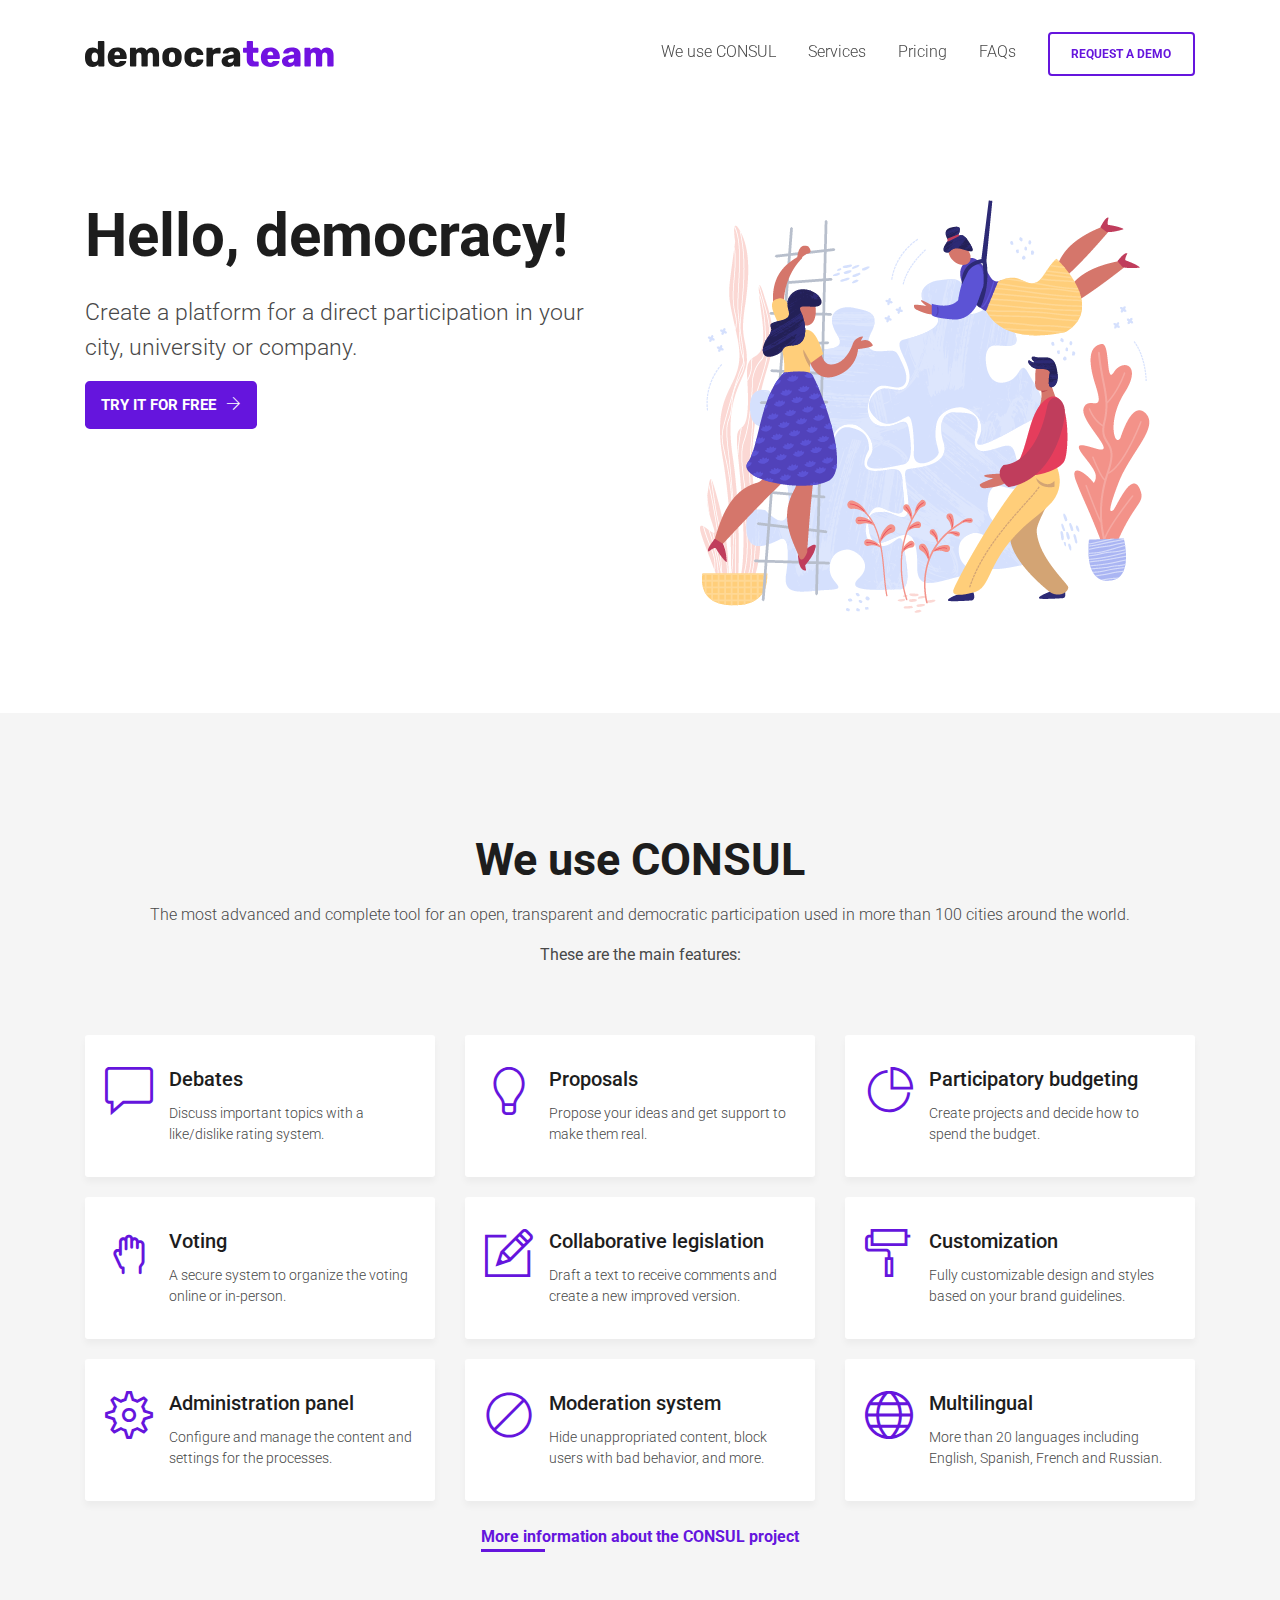
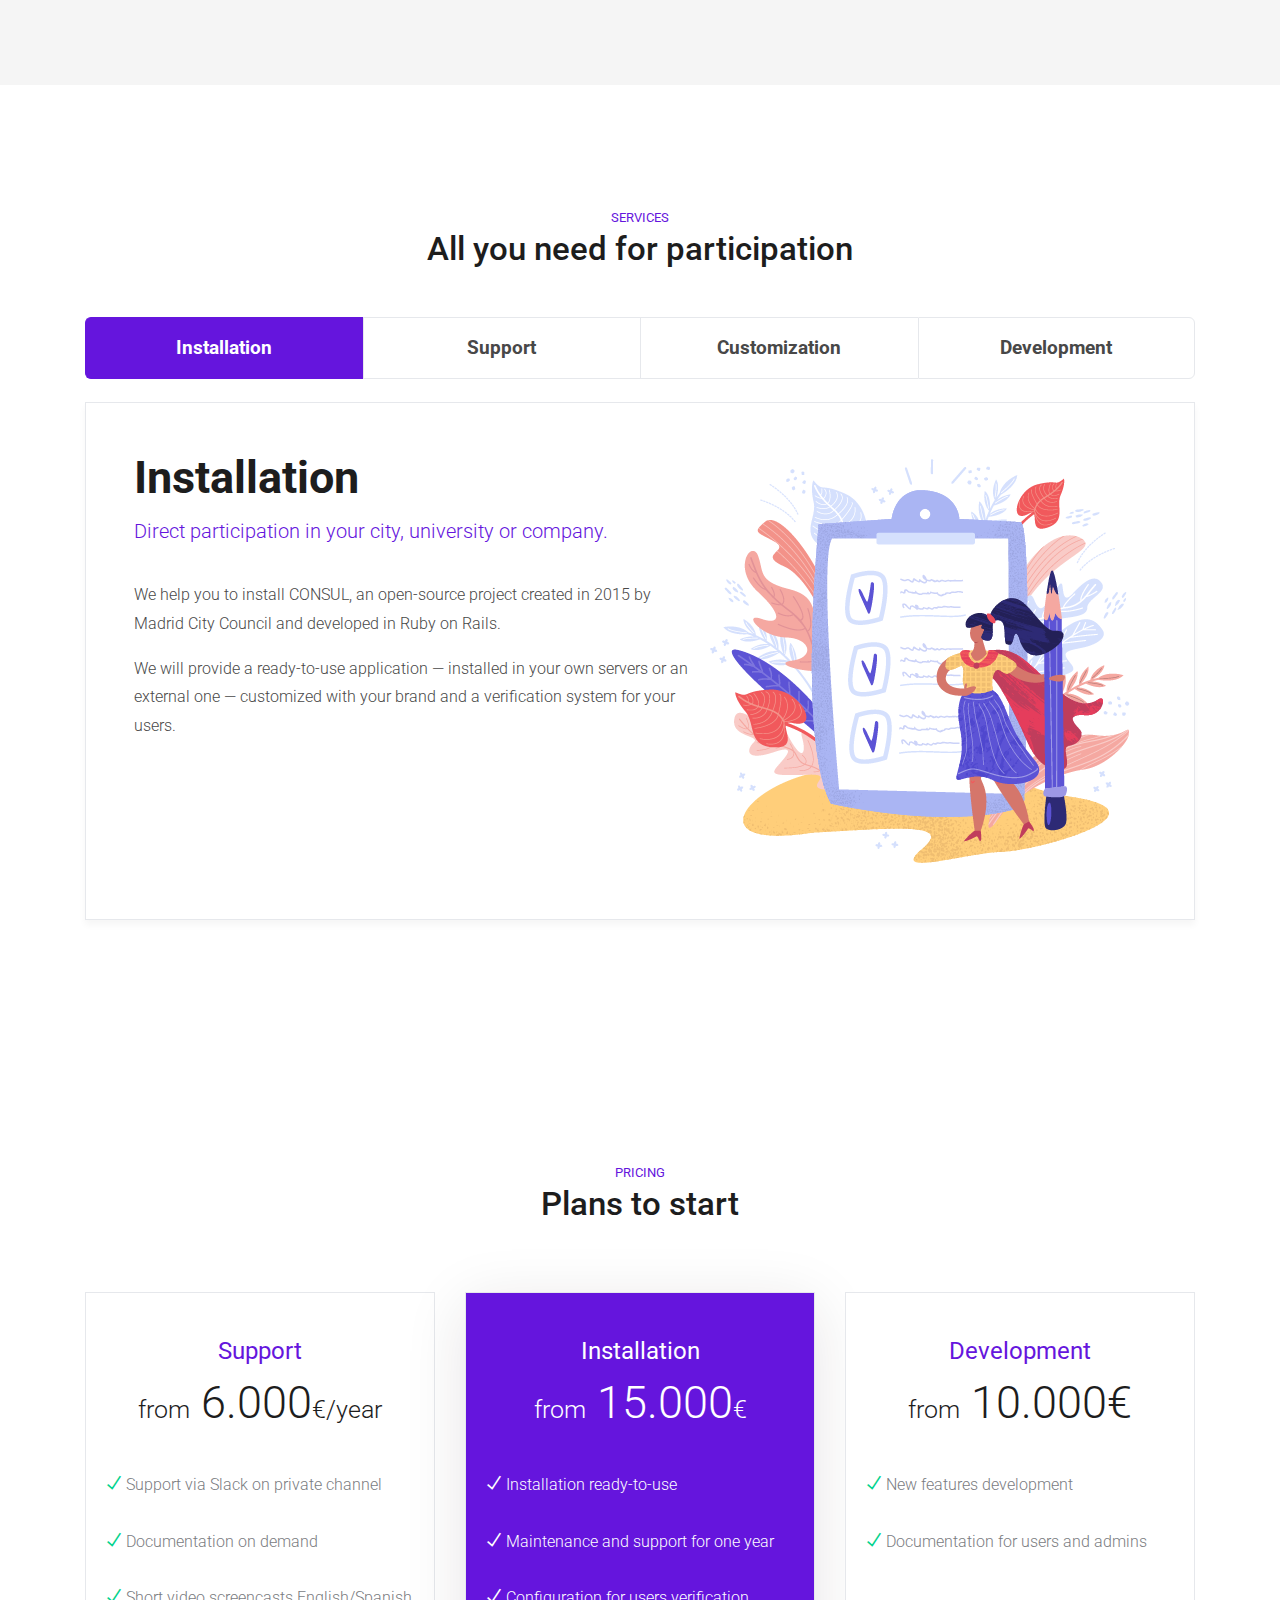
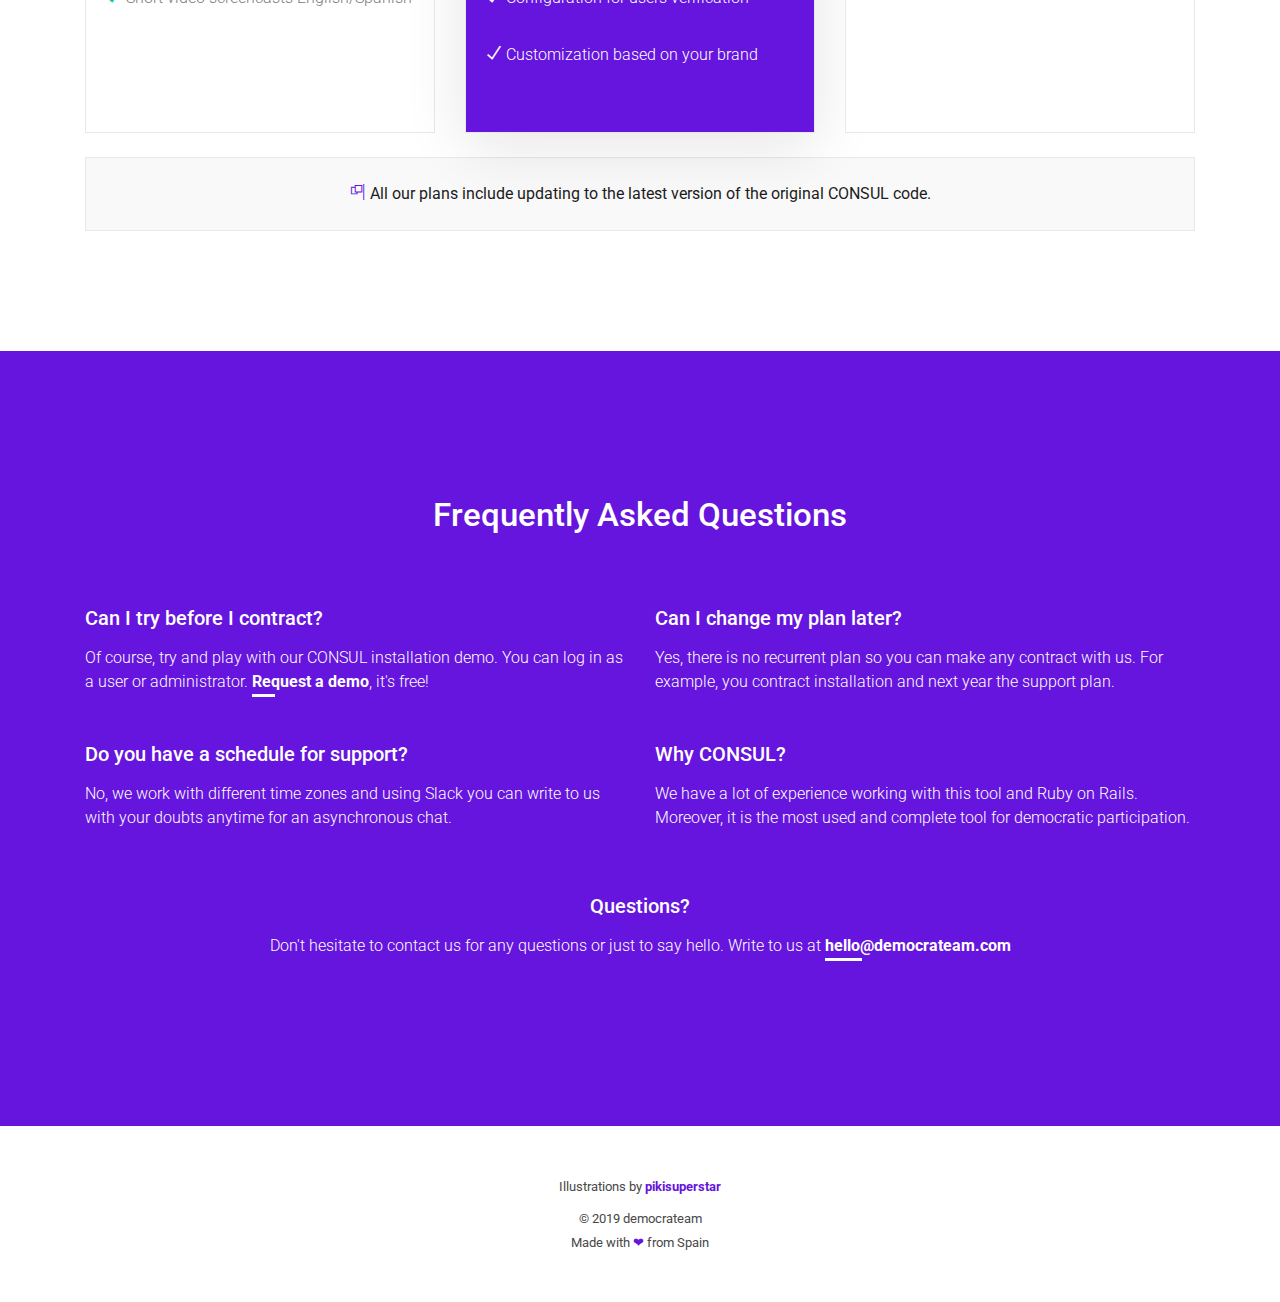
==== index.html @ 6fa1bf80 "Fix minor typos" ====
<!DOCTYPE html>
<html lang="en">
<head>
  <title>democrateam - Hello, democracy!</title>
  <meta charset="utf-8">
  <meta name="viewport"    content="width=device-width, initial-scale=1, shrink-to-fit=no">
  <meta name="description" content="democrateam - Create a platform for a direct participation in your city, university or company">
  <meta name="keywords"    content="democracy, platform, direct participation, city, organization, consul">

  <link rel="shortcut icon" href="favicon.ico" type="image/x-icon">
  <link rel="icon" href="favicon.ico" type="image/x-icon">

  <link rel="dns-prefetch" href="//fonts.googleapis.com">
  <link href="https://fonts.googleapis.com/css?family=Rubik:300,400,500" rel="stylesheet">
  <link href="https://fonts.googleapis.com/css?family=Roboto:300,400,700&display=swap" rel="stylesheet">

  <link rel="stylesheet" href="css/bootstrap.min.css">
  <link rel="stylesheet" href="css/themify-icons.css">
  <link rel="stylesheet" href="css/style.css">
</head>

<body data-spy="scroll" data-target="#navbar" data-offset="30">

  <div class="nav-menu fixed-top">
    <div class="container">
      <div class="row">
        <div class="col-md-12">
          <nav class="navbar navbar-dark navbar-expand-lg">
            <a class="navbar-brand" href="#home">
              <span>democrateam</span>
            </a>

            <button class="navbar-toggler" type="button" data-toggle="collapse" data-target="#navbar"
                    aria-controls="navbar" aria-expanded="false" aria-label="Toggle navigation">
              <span class="navbar-toggler-icon"></span>
            </button>

            <div class="collapse navbar-collapse" id="navbar">
              <ul class="navbar-nav ml-auto">
                <li class="nav-item"><a class="nav-link" href="#consul">We use CONSUL</a></li>
                <li class="nav-item"><a class="nav-link" href="#services">Services</a></li>
                <li class="nav-item"><a class="nav-link" href="#pricing">Pricing</a></li>
                <li class="nav-item"><a class="nav-link" href="#faq">FAQs</a></li>
                <li class="nav-item"><a href="#" class="btn btn-outline-info my-3 my-sm-0 ml-lg-3">Request a demo</a></li>
              </ul>
            </div>
          </nav>
        </div>
      </div>
    </div>
  </div>

  <header id="home">
    <div class="container">
      <div class="row">
        <div class="col-12 col-md-6">
          <h1>Hello, democracy!</h1>
          <p class="tagline">Create a platform for a direct participation in your city, university or company.</p>
          <a href="#" class="btn btn-info btn-lg">Try it for free <span class="ti-arrow-right"></span></a>
        </div>
        <div class="col-12 col-md-6 text-center">
          <img src="images/team.png" alt="phone" class="img-fluid">
        </div>
      </div>
    </div>
  </header>

  <div class="section light-bg" id="consul">
    <div class="container">
      <div class="section-title">
        <h2>We use CONSUL</h2>
        <p>The most advanced and complete tool for an open, transparent and democratic participation used in more than 100 cities around the world.</p>
        <p><strong>These are the main features:</strong></p>
      </div>

      <div class="row">
        <div class="col-12 col-lg-4">
          <div class="card features">
            <div class="card-body">
              <div class="media">
                <span class="ti-comment ti-3x mr-3"></span>
                <div class="media-body">
                  <h4 class="card-title">Debates</h4>
                  <p class="card-text">Discuss important topics with a like/dislike rating system.</p>
                </div>
              </div>
            </div>
          </div>
        </div>

        <div class="col-12 col-lg-4">
          <div class="card features">
            <div class="card-body">
              <div class="media">
                <span class="ti-light-bulb ti-3x mr-3"></span>
                <div class="media-body">
                  <h4 class="card-title">Proposals</h4>
                  <p class="card-text">Propose your ideas and get support to make them real.</p>
                </div>
              </div>
            </div>
          </div>
        </div>

        <div class="col-12 col-lg-4">
          <div class="card features">
            <div class="card-body">
              <div class="media">
                <span class="ti-pie-chart ti-3x mr-3"></span>
                <div class="media-body">
                  <h4 class="card-title">Participatory budgeting</h4>
                  <p class="card-text">Create projects and decide how to spend the budget.</p>
                </div>
              </div>
            </div>
          </div>
        </div>
      </div>

      <div class="row">
        <div class="col-12 col-lg-4">
          <div class="card features">
            <div class="card-body">
              <div class="media">
                <span class="ti-hand-drag ti-3x mr-3"></span>
                <div class="media-body">
                  <h4 class="card-title">Voting</h4>
                  <p class="card-text">A secure system to organize the voting online or in-person.</p>
                </div>
              </div>
            </div>
          </div>
        </div>

        <div class="col-12 col-lg-4">
          <div class="card features">
            <div class="card-body">
              <div class="media">
                <span class="ti-pencil-alt ti-3x mr-3"></span>
                <div class="media-body">
                  <h4 class="card-title">Collaborative legislation</h4>
                  <p class="card-text">Draft a text to receive comments and create a new improved version.</p>
                </div>
              </div>
            </div>
          </div>
        </div>

        <div class="col-12 col-lg-4">
          <div class="card features">
            <div class="card-body">
              <div class="media">
                <span class="ti-paint-roller ti-3x mr-3"></span>
                <div class="media-body">
                  <h4 class="card-title">Customization</h4>
                  <p class="card-text">Fully customizable design and styles based on your brand guidelines.</p>
                </div>
              </div>
            </div>
          </div>
        </div>
      </div>

      <div class="row">
        <div class="col-12 col-lg-4">
          <div class="card features">
            <div class="card-body">
              <div class="media">
                <span class="ti-settings ti-3x mr-3"></span>
                <div class="media-body">
                  <h4 class="card-title">Administration panel</h4>
                  <p class="card-text">Configure and manage the content and settings for the processes.</p>
                </div>
              </div>
            </div>
          </div>
        </div>

        <div class="col-12 col-lg-4">
          <div class="card features">
            <div class="card-body">
              <div class="media">
                <span class="ti-na ti-3x mr-3"></span>
                <div class="media-body">
                  <h4 class="card-title">Moderation system</h4>
                  <p class="card-text">Hide unappropriated content, block users with bad behavior, and more.</p>
                </div>
              </div>
            </div>
          </div>
        </div>

        <div class="col-12 col-lg-4">
          <div class="card features">
            <div class="card-body">
              <div class="media">
                <span class="ti-world ti-3x mr-3"></span>
                <div class="media-body">
                  <h4 class="card-title">Multilingual</h4>
                  <p class="card-text">More than 20 languages including English, Spanish, French and Russian.</p>
                </div>
              </div>
            </div>
          </div>
        </div>

        <div class="col-12 text-center margin-top">
          <p>
            <a href="https://consulproject.org" rel="no-follow" target="_blank" class="external">
              More information about the CONSUL project
            </a>
          </p>
        </div>
        </div>
      </div>
    </div>
  </div>

  <div class="section" id="services">
    <div class="container">
      <div class="section-title">
        <small>SERVICES</small>
        <h3>All you need for participation</h3>
      </div>

       <ul class="nav nav-tabs nav-justified" role="tablist">
        <li class="nav-item"><a class="nav-link first active" data-toggle="tab" href="#installation">Installation</a></li>
        <li class="nav-item"><a class="nav-link" data-toggle="tab" href="#support">Support</a></li>
        <li class="nav-item"><a class="nav-link" data-toggle="tab" href="#customization">Customization</a></li>
        <li class="nav-item"><a class="nav-link last" data-toggle="tab" href="#development">Development</a></li>
      </ul>

      <div class="tab-content">
        <div class="tab-pane fade show active" id="installation">
          <div class="d-flex flex-column flex-lg-row">
            <div class="mr-lg-3 text">
              <h2>Installation</h2>
              <p class="lead">Direct participation in your city, university or company.</p>
              <p>We help you to install CONSUL, an open-source project created in 2015 by Madrid City Council and developed in Ruby on Rails.</p>
              <p>We will provide a ready-to-use application &mdash; installed in your own servers or an external one &mdash; customized with your brand and a verification system for your users.</p>
            </div>
            <img src="images/services_installation.png" alt="" class="img-fluid align-self-start mr-lg-3 mb-3 mb-lg-0">
          </div>
        </div>

        <div class="tab-pane fade" id="support">
          <div class="d-flex flex-column flex-lg-row">
            <div class="mr-lg-3 text">
              <h2>Support</h2>
              <p class="lead">Let us guide you.</p>
              <p>We provide support via Slack on a private channel to resolve all your doubts about software configuration, setting values or the use of each feature. When we install your platform we give you access to documentation guides for users and administrators.</p>
              <p>Also, we can create short video screencasts &mdash; in English and Spanish &mdash; explaining anything you need.</p>
            </div>
            <img src="images/services_support.png" alt="" class="img-fluid align-self-start mr-lg-3 mb-3 mb-lg-0">
          </div>
        </div>

        <div class="tab-pane fade" id="customization">
          <div class="d-flex flex-column flex-lg-row">
            <div class="mr-lg-3 text">
              <h2>Customization</h2>
              <p class="lead">Your brand, your style.</p>
              <p>CONSUL is fully customizable, that means you can choose your image logo, the main colors, the font typeface and the images based on your brand guidelines.</p>
              <p>Change the navigation menu link, including new section, custom texts, and add as many pages you need.</p>
            </div>
            <img src="images/services_customization.png" alt="" class="img-fluid align-self-start mr-lg-3 mb-3 mb-lg-0">
          </div>
        </div>

        <div class="tab-pane fade" id="development">
          <div class="d-flex flex-column flex-lg-row">
            <div class="mr-lg-3 text">
              <h2>Development</h2>
              <p class="lead">New features? No problem, we develop for you.</p>
              <p>Perhaps you need a new section or process type or you want to change the behavior of an existing one, we can help develop custom-made features.</p>
              <p>One of the advantages of using open-source code is that it's easy to customize existing features or add new ones.</p>
            </div>
            <img src="images/services_development.png" alt="" class="img-fluid align-self-start mr-lg-3 mb-3 mb-lg-0">
          </div>
        </div>
      </div>
    </div>
  </div>

  <div class="section" id="pricing">
    <div class="container">
      <div class="section-title">
        <small>PRICING</small>
        <h3>Plans to start</h3>
      </div>

      <div class="card-deck">
        <div class="card pricing">
          <div class="card-head">
            <span class="pricing-title">Support</span>
            <span class="price"><sub>from</sub> 6.000<sub>€/year</sub></span>
          </div>

          <ul class="list-group list-group-flush">
            <div class="list-group-item"><span class="ti-check"></span> Support via Slack on private channel</div>
            <div class="list-group-item"><span class="ti-check"></span> Documentation on demand</div>
            <div class="list-group-item"><span class="ti-check"></span> Short video screencasts English/Spanish</div>
          </ul>
        </div>

        <div class="card pricing popular">
          <div class="card-head">
            <span class="pricing-title">Installation</span>
            <span class="price"><sub>from</sub> 15.000<sub>€</sub></span>
          </div>

          <ul class="list-group list-group-flush">
            <div class="list-group-item"><span class="ti-check"></span> Installation ready-to-use</div>
            <div class="list-group-item"><span class="ti-check"></span> Maintenance and support for one year</div>
            <div class="list-group-item"><span class="ti-check"></span> Configuration for users verification</div>
            <div class="list-group-item"><span class="ti-check"></span> Customization based on your brand</div>
          </ul>
        </div>

        <div class="card pricing">
          <div class="card-head">
            <span class="pricing-title">Development</span>
            <span class="price"><sub>from</sub> 10.000€</span>
          </div>

          <ul class="list-group list-group-flush">
            <div class="list-group-item"><span class="ti-check"></span> New features development</div>
            <div class="list-group-item"><span class="ti-check"></span> Documentation for users and admins</div>
          </ul>
        </div>
      </div>

      <div class="pricing-notes text-center">
        <span class="ti-flag-alt-2"></span> All our plans include updating to the latest version of the original CONSUL code.
      </div>
    </div>
  </div>

  <div class="section highlight" id="faq">
    <div class="container">
      <div class="section-title">
        <small>FAQs</small>
        <h3>Frequently Asked Questions</h3>
      </div>

      <div class="row pt-4">
        <div class="col-md-6">
          <h4 class="mb-3">Can I try before I contract?</h4>
          <p class="light-font mb-5">Of course, try and play with our CONSUL installation demo. You can log in as a user or administrator. <a class="faq" href="#">Request a demo</a>, it's free!</p>

          <h4 class="mb-3">Do you have a schedule for support?</h4>
          <p class="light-font mb-5">No, we work with different time zones and using Slack you can write to us with your doubts anytime for an asynchronous chat.</p>
        </div>
        <div class="col-md-6">
          <h4 class="mb-3">Can I change my plan later?</h4>
          <p class="light-font mb-5">Yes, there is no recurrent plan so you can make any contract with us. For example, you contract installation and next year the support plan.</p>

          <h4 class="mb-3">Why CONSUL?</h4>
          <p class="light-font mb-5">We have a lot of experience working with this tool and Ruby on Rails. Moreover, it is the most used and complete tool for democratic participation.</p>
        </div>

        <div class="col-md-12 text-center mt-3">
          <h4 class="mb-3">Questions?</h4>
          <p class="light-font mb-5">Don't hesitate to contact us for any questions or just to say hello. Write to us at <a class="faq" href="mailto:hello@democrateam.com">hello@democrateam.com</a></p>
        </div>
      </div>
    </div>
  </div>

  <footer class="my-5 text-center">
    <p class="mb-2"><small>Illustrations by <a href="https://www.freepik.com/pikisuperstar" target="_blank" rel="no-follow">pikisuperstar</a></small></p>
    <p><small>© 2019 democrateam<br>Made with <span class="love">❤</span> from Spain</small></p>
  </footer>

  <script src="js/jquery-3.2.1.min.js"></script>
  <script src="js/bootstrap.bundle.min.js"></script>
  <script src="js/script.js"></script>
</body>
</html>
---- css/themify-icons.css ----
@font-face {
 font-family: 'themify';
 src: url('../fonts/themify.eot');
 src: url('../fonts/themify.eot?#iefix') format('embedded-opentype'),
      url('../fonts/themify.woff') format('woff'),
      url('../fonts/themify.ttf') format('truetype'),
      url('../fonts/themify.svg') format('svg');
 font-weight: normal;
 font-style: normal;
}

[class^="ti-"],
[class*=" ti-"] {
  font-family: 'themify';
  speak: none;
  font-style: normal;
  font-weight: normal;
  font-variant: normal;
  text-transform: none;
  line-height: 1;
  -webkit-font-smoothing: antialiased;
  -moz-osx-font-smoothing: grayscale;
}

.ti-wand:before {
  content: "\e600";
}

.ti-volume:before {
  content: "\e601";
}

.ti-user:before {
  content: "\e602";
}

.ti-unlock:before {
  content: "\e603";
}

.ti-unlink:before {
  content: "\e604";
}

.ti-trash:before {
  content: "\e605";
}

.ti-thought:before {
  content: "\e606";
}

.ti-target:before {
  content: "\e607";
}

.ti-tag:before {
  content: "\e608";
}

.ti-tablet:before {
  content: "\e609";
}

.ti-star:before {
  content: "\e60a";
}

.ti-spray:before {
  content: "\e60b";
}

.ti-signal:before {
  content: "\e60c";
}

.ti-shopping-cart:before {
  content: "\e60d";
}

.ti-shopping-cart-full:before {
  content: "\e60e";
}

.ti-settings:before {
  content: "\e60f";
}

.ti-search:before {
  content: "\e610";
}

.ti-zoom-in:before {
  content: "\e611";
}

.ti-zoom-out:before {
  content: "\e612";
}

.ti-cut:before {
  content: "\e613";
}

.ti-ruler:before {
  content: "\e614";
}

.ti-ruler-pencil:before {
  content: "\e615";
}

.ti-ruler-alt:before {
  content: "\e616";
}

.ti-bookmark:before {
  content: "\e617";
}

.ti-bookmark-alt:before {
  content: "\e618";
}

.ti-reload:before {
  content: "\e619";
}

.ti-plus:before {
  content: "\e61a";
}

.ti-pin:before {
  content: "\e61b";
}

.ti-pencil:before {
  content: "\e61c";
}

.ti-pencil-alt:before {
  content: "\e61d";
}

.ti-paint-roller:before {
  content: "\e61e";
}

.ti-paint-bucket:before {
  content: "\e61f";
}

.ti-na:before {
  content: "\e620";
}

.ti-mobile:before {
  content: "\e621";
}

.ti-minus:before {
  content: "\e622";
}

.ti-medall:before {
  content: "\e623";
}

.ti-medall-alt:before {
  content: "\e624";
}

.ti-marker:before {
  content: "\e625";
}

.ti-marker-alt:before {
  content: "\e626";
}

.ti-arrow-up:before {
  content: "\e627";
}

.ti-arrow-right:before {
  content: "\e628";
}

.ti-arrow-left:before {
  content: "\e629";
}

.ti-arrow-down:before {
  content: "\e62a";
}

.ti-lock:before {
  content: "\e62b";
}

.ti-location-arrow:before {
  content: "\e62c";
}

.ti-link:before {
  content: "\e62d";
}

.ti-layout:before {
  content: "\e62e";
}

.ti-layers:before {
  content: "\e62f";
}

.ti-layers-alt:before {
  content: "\e630";
}

.ti-key:before {
  content: "\e631";
}

.ti-import:before {
  content: "\e632";
}

.ti-image:before {
  content: "\e633";
}

.ti-heart:before {
  content: "\e634";
}

.ti-heart-broken:before {
  content: "\e635";
}

.ti-hand-stop:before {
  content: "\e636";
}

.ti-hand-open:before {
  content: "\e637";
}

.ti-hand-drag:before {
  content: "\e638";
}

.ti-folder:before {
  content: "\e639";
}

.ti-flag:before {
  content: "\e63a";
}

.ti-flag-alt:before {
  content: "\e63b";
}

.ti-flag-alt-2:before {
  content: "\e63c";
}

.ti-eye:before {
  content: "\e63d";
}

.ti-export:before {
  content: "\e63e";
}

.ti-exchange-vertical:before {
  content: "\e63f";
}

.ti-desktop:before {
  content: "\e640";
}

.ti-cup:before {
  content: "\e641";
}

.ti-crown:before {
  content: "\e642";
}

.ti-comments:before {
  content: "\e643";
}

.ti-comment:before {
  content: "\e644";
}

.ti-comment-alt:before {
  content: "\e645";
}

.ti-close:before {
  content: "\e646";
}

.ti-clip:before {
  content: "\e647";
}

.ti-angle-up:before {
  content: "\e648";
}

.ti-angle-right:before {
  content: "\e649";
}

.ti-angle-left:before {
  content: "\e64a";
}

.ti-angle-down:before {
  content: "\e64b";
}

.ti-check:before {
  content: "\e64c";
}

.ti-check-box:before {
  content: "\e64d";
}

.ti-camera:before {
  content: "\e64e";
}

.ti-announcement:before {
  content: "\e64f";
}

.ti-brush:before {
  content: "\e650";
}

.ti-briefcase:before {
  content: "\e651";
}

.ti-bolt:before {
  content: "\e652";
}

.ti-bolt-alt:before {
  content: "\e653";
}

.ti-blackboard:before {
  content: "\e654";
}

.ti-bag:before {
  content: "\e655";
}

.ti-move:before {
  content: "\e656";
}

.ti-arrows-vertical:before {
  content: "\e657";
}

.ti-arrows-horizontal:before {
  content: "\e658";
}

.ti-fullscreen:before {
  content: "\e659";
}

.ti-arrow-top-right:before {
  content: "\e65a";
}

.ti-arrow-top-left:before {
  content: "\e65b";
}

.ti-arrow-circle-up:before {
  content: "\e65c";
}

.ti-arrow-circle-right:before {
  content: "\e65d";
}

.ti-arrow-circle-left:before {
  content: "\e65e";
}

.ti-arrow-circle-down:before {
  content: "\e65f";
}

.ti-angle-double-up:before {
  content: "\e660";
}

.ti-angle-double-right:before {
  content: "\e661";
}

.ti-angle-double-left:before {
  content: "\e662";
}

.ti-angle-double-down:before {
  content: "\e663";
}

.ti-zip:before {
  content: "\e664";
}

.ti-world:before {
  content: "\e665";
}

.ti-wheelchair:before {
  content: "\e666";
}

.ti-view-list:before {
  content: "\e667";
}

.ti-view-list-alt:before {
  content: "\e668";
}

.ti-view-grid:before {
  content: "\e669";
}

.ti-uppercase:before {
  content: "\e66a";
}

.ti-upload:before {
  content: "\e66b";
}

.ti-underline:before {
  content: "\e66c";
}

.ti-truck:before {
  content: "\e66d";
}

.ti-timer:before {
  content: "\e66e";
}

.ti-ticket:before {
  content: "\e66f";
}

.ti-thumb-up:before {
  content: "\e670";
}

.ti-thumb-down:before {
  content: "\e671";
}

.ti-text:before {
  content: "\e672";
}

.ti-stats-up:before {
  content: "\e673";
}

.ti-stats-down:before {
  content: "\e674";
}

.ti-split-v:before {
  content: "\e675";
}

.ti-split-h:before {
  content: "\e676";
}

.ti-smallcap:before {
  content: "\e677";
}

.ti-shine:before {
  content: "\e678";
}

.ti-shift-right:before {
  content: "\e679";
}

.ti-shift-left:before {
  content: "\e67a";
}

.ti-shield:before {
  content: "\e67b";
}

.ti-notepad:before {
  content: "\e67c";
}

.ti-server:before {
  content: "\e67d";
}

.ti-quote-right:before {
  content: "\e67e";
}

.ti-quote-left:before {
  content: "\e67f";
}

.ti-pulse:before {
  content: "\e680";
}

.ti-printer:before {
  content: "\e681";
}

.ti-power-off:before {
  content: "\e682";
}

.ti-plug:before {
  content: "\e683";
}

.ti-pie-chart:before {
  content: "\e684";
}

.ti-paragraph:before {
  content: "\e685";
}

.ti-panel:before {
  content: "\e686";
}

.ti-package:before {
  content: "\e687";
}

.ti-music:before {
  content: "\e688";
}

.ti-music-alt:before {
  content: "\e689";
}

.ti-mouse:before {
  content: "\e68a";
}

.ti-mouse-alt:before {
  content: "\e68b";
}

.ti-money:before {
  content: "\e68c";
}

.ti-microphone:before {
  content: "\e68d";
}

.ti-menu:before {
  content: "\e68e";
}

.ti-menu-alt:before {
  content: "\e68f";
}

.ti-map:before {
  content: "\e690";
}

.ti-map-alt:before {
  content: "\e691";
}

.ti-loop:before {
  content: "\e692";
}

.ti-location-pin:before {
  content: "\e693";
}

.ti-list:before {
  content: "\e694";
}

.ti-light-bulb:before {
  content: "\e695";
}

.ti-Italic:before {
  content: "\e696";
}

.ti-info:before {
  content: "\e697";
}

.ti-infinite:before {
  content: "\e698";
}

.ti-id-badge:before {
  content: "\e699";
}

.ti-hummer:before {
  content: "\e69a";
}

.ti-home:before {
  content: "\e69b";
}

.ti-help:before {
  content: "\e69c";
}

.ti-headphone:before {
  content: "\e69d";
}

.ti-harddrives:before {
  content: "\e69e";
}

.ti-harddrive:before {
  content: "\e69f";
}

.ti-gift:before {
  content: "\e6a0";
}

.ti-game:before {
  content: "\e6a1";
}

.ti-filter:before {
  content: "\e6a2";
}

.ti-files:before {
  content: "\e6a3";
}

.ti-file:before {
  content: "\e6a4";
}

.ti-eraser:before {
  content: "\e6a5";
}

.ti-envelope:before {
  content: "\e6a6";
}

.ti-download:before {
  content: "\e6a7";
}

.ti-direction:before {
  content: "\e6a8";
}

.ti-direction-alt:before {
  content: "\e6a9";
}

.ti-dashboard:before {
  content: "\e6aa";
}

.ti-control-stop:before {
  content: "\e6ab";
}

.ti-control-shuffle:before {
  content: "\e6ac";
}

.ti-control-play:before {
  content: "\e6ad";
}

.ti-control-pause:before {
  content: "\e6ae";
}

.ti-control-forward:before {
  content: "\e6af";
}

.ti-control-backward:before {
  content: "\e6b0";
}

.ti-cloud:before {
  content: "\e6b1";
}

.ti-cloud-up:before {
  content: "\e6b2";
}

.ti-cloud-down:before {
  content: "\e6b3";
}

.ti-clipboard:before {
  content: "\e6b4";
}

.ti-car:before {
  content: "\e6b5";
}

.ti-calendar:before {
  content: "\e6b6";
}

.ti-book:before {
  content: "\e6b7";
}

.ti-bell:before {
  content: "\e6b8";
}

.ti-basketball:before {
  content: "\e6b9";
}

.ti-bar-chart:before {
  content: "\e6ba";
}

.ti-bar-chart-alt:before {
  content: "\e6bb";
}

.ti-back-right:before {
  content: "\e6bc";
}

.ti-back-left:before {
  content: "\e6bd";
}

.ti-arrows-corner:before {
  content: "\e6be";
}

.ti-archive:before {
  content: "\e6bf";
}

.ti-anchor:before {
  content: "\e6c0";
}

.ti-align-right:before {
  content: "\e6c1";
}

.ti-align-left:before {
  content: "\e6c2";
}

.ti-align-justify:before {
  content: "\e6c3";
}

.ti-align-center:before {
  content: "\e6c4";
}

.ti-alert:before {
  content: "\e6c5";
}

.ti-alarm-clock:before {
  content: "\e6c6";
}

.ti-agenda:before {
  content: "\e6c7";
}

.ti-write:before {
  content: "\e6c8";
}

.ti-window:before {
  content: "\e6c9";
}

.ti-widgetized:before {
  content: "\e6ca";
}

.ti-widget:before {
  content: "\e6cb";
}

.ti-widget-alt:before {
  content: "\e6cc";
}

.ti-wallet:before {
  content: "\e6cd";
}

.ti-video-clapper:before {
  content: "\e6ce";
}

.ti-video-camera:before {
  content: "\e6cf";
}

.ti-vector:before {
  content: "\e6d0";
}

.ti-themify-logo:before {
  content: "\e6d1";
}

.ti-themify-favicon:before {
  content: "\e6d2";
}

.ti-themify-favicon-alt:before {
  content: "\e6d3";
}

.ti-support:before {
  content: "\e6d4";
}

.ti-stamp:before {
  content: "\e6d5";
}

.ti-split-v-alt:before {
  content: "\e6d6";
}

.ti-slice:before {
  content: "\e6d7";
}

.ti-shortcode:before {
  content: "\e6d8";
}

.ti-shift-right-alt:before {
  content: "\e6d9";
}

.ti-shift-left-alt:before {
  content: "\e6da";
}

.ti-ruler-alt-2:before {
  content: "\e6db";
}

.ti-receipt:before {
  content: "\e6dc";
}

.ti-pin2:before {
  content: "\e6dd";
}

.ti-pin-alt:before {
  content: "\e6de";
}

.ti-pencil-alt2:before {
  content: "\e6df";
}

.ti-palette:before {
  content: "\e6e0";
}

.ti-more:before {
  content: "\e6e1";
}

.ti-more-alt:before {
  content: "\e6e2";
}

.ti-microphone-alt:before {
  content: "\e6e3";
}

.ti-magnet:before {
  content: "\e6e4";
}

.ti-line-double:before {
  content: "\e6e5";
}

.ti-line-dotted:before {
  content: "\e6e6";
}

.ti-line-dashed:before {
  content: "\e6e7";
}

.ti-layout-width-full:before {
  content: "\e6e8";
}

.ti-layout-width-default:before {
  content: "\e6e9";
}

.ti-layout-width-default-alt:before {
  content: "\e6ea";
}

.ti-layout-tab:before {
  content: "\e6eb";
}

.ti-layout-tab-window:before {
  content: "\e6ec";
}

.ti-layout-tab-v:before {
  content: "\e6ed";
}

.ti-layout-tab-min:before {
  content: "\e6ee";
}

.ti-layout-slider:before {
  content: "\e6ef";
}

.ti-layout-slider-alt:before {
  content: "\e6f0";
}

.ti-layout-sidebar-right:before {
  content: "\e6f1";
}

.ti-layout-sidebar-none:before {
  content: "\e6f2";
}

.ti-layout-sidebar-left:before {
  content: "\e6f3";
}

.ti-layout-placeholder:before {
  content: "\e6f4";
}

.ti-layout-menu:before {
  content: "\e6f5";
}

.ti-layout-menu-v:before {
  content: "\e6f6";
}

.ti-layout-menu-separated:before {
  content: "\e6f7";
}

.ti-layout-menu-full:before {
  content: "\e6f8";
}

.ti-layout-media-right-alt:before {
  content: "\e6f9";
}

.ti-layout-media-right:before {
  content: "\e6fa";
}

.ti-layout-media-overlay:before {
  content: "\e6fb";
}

.ti-layout-media-overlay-alt:before {
  content: "\e6fc";
}

.ti-layout-media-overlay-alt-2:before {
  content: "\e6fd";
}

.ti-layout-media-left-alt:before {
  content: "\e6fe";
}

.ti-layout-media-left:before {
  content: "\e6ff";
}

.ti-layout-media-center-alt:before {
  content: "\e700";
}

.ti-layout-media-center:before {
  content: "\e701";
}

.ti-layout-list-thumb:before {
  content: "\e702";
}

.ti-layout-list-thumb-alt:before {
  content: "\e703";
}

.ti-layout-list-post:before {
  content: "\e704";
}

.ti-layout-list-large-image:before {
  content: "\e705";
}

.ti-layout-line-solid:before {
  content: "\e706";
}

.ti-layout-grid4:before {
  content: "\e707";
}

.ti-layout-grid3:before {
  content: "\e708";
}

.ti-layout-grid2:before {
  content: "\e709";
}

.ti-layout-grid2-thumb:before {
  content: "\e70a";
}

.ti-layout-cta-right:before {
  content: "\e70b";
}

.ti-layout-cta-left:before {
  content: "\e70c";
}

.ti-layout-cta-center:before {
  content: "\e70d";
}

.ti-layout-cta-btn-right:before {
  content: "\e70e";
}

.ti-layout-cta-btn-left:before {
  content: "\e70f";
}

.ti-layout-column4:before {
  content: "\e710";
}

.ti-layout-column3:before {
  content: "\e711";
}

.ti-layout-column2:before {
  content: "\e712";
}

.ti-layout-accordion-separated:before {
  content: "\e713";
}

.ti-layout-accordion-merged:before {
  content: "\e714";
}

.ti-layout-accordion-list:before {
  content: "\e715";
}

.ti-ink-pen:before {
  content: "\e716";
}

.ti-info-alt:before {
  content: "\e717";
}

.ti-help-alt:before {
  content: "\e718";
}

.ti-headphone-alt:before {
  content: "\e719";
}

.ti-hand-point-up:before {
  content: "\e71a";
}

.ti-hand-point-right:before {
  content: "\e71b";
}

.ti-hand-point-left:before {
  content: "\e71c";
}

.ti-hand-point-down:before {
  content: "\e71d";
}

.ti-gallery:before {
  content: "\e71e";
}

.ti-face-smile:before {
  content: "\e71f";
}

.ti-face-sad:before {
  content: "\e720";
}

.ti-credit-card:before {
  content: "\e721";
}

.ti-control-skip-forward:before {
  content: "\e722";
}

.ti-control-skip-backward:before {
  content: "\e723";
}

.ti-control-record:before {
  content: "\e724";
}

.ti-control-eject:before {
  content: "\e725";
}

.ti-comments-smiley:before {
  content: "\e726";
}

.ti-brush-alt:before {
  content: "\e727";
}

.ti-youtube:before {
  content: "\e728";
}

.ti-vimeo:before {
  content: "\e729";
}

.ti-twitter:before {
  content: "\e72a";
}

.ti-time:before {
  content: "\e72b";
}

.ti-tumblr:before {
  content: "\e72c";
}

.ti-skype:before {
  content: "\e72d";
}

.ti-share:before {
  content: "\e72e";
}

.ti-share-alt:before {
  content: "\e72f";
}

.ti-rocket:before {
  content: "\e730";
}

.ti-pinterest:before {
  content: "\e731";
}

.ti-new-window:before {
  content: "\e732";
}

.ti-microsoft:before {
  content: "\e733";
}

.ti-list-ol:before {
  content: "\e734";
}

.ti-linkedin:before {
  content: "\e735";
}

.ti-layout-sidebar-2:before {
  content: "\e736";
}

.ti-layout-grid4-alt:before {
  content: "\e737";
}

.ti-layout-grid3-alt:before {
  content: "\e738";
}

.ti-layout-grid2-alt:before {
  content: "\e739";
}

.ti-layout-column4-alt:before {
  content: "\e73a";
}

.ti-layout-column3-alt:before {
  content: "\e73b";
}

.ti-layout-column2-alt:before {
  content: "\e73c";
}

.ti-instagram:before {
  content: "\e73d";
}

.ti-google:before {
  content: "\e73e";
}

.ti-github:before {
  content: "\e73f";
}

.ti-flickr:before {
  content: "\e740";
}

.ti-facebook:before {
  content: "\e741";
}

.ti-dropbox:before {
  content: "\e742";
}

.ti-dribbble:before {
  content: "\e743";
}

.ti-apple:before {
  content: "\e744";
}

.ti-android:before {
  content: "\e745";
}

.ti-save:before {
  content: "\e746";
}

.ti-save-alt:before {
  content: "\e747";
}

.ti-yahoo:before {
  content: "\e748";
}

.ti-wordpress:before {
  content: "\e749";
}

.ti-vimeo-alt:before {
  content: "\e74a";
}

.ti-twitter-alt:before {
  content: "\e74b";
}

.ti-tumblr-alt:before {
  content: "\e74c";
}

.ti-trello:before {
  content: "\e74d";
}

.ti-stack-overflow:before {
  content: "\e74e";
}

.ti-soundcloud:before {
  content: "\e74f";
}

.ti-sharethis:before {
  content: "\e750";
}

.ti-sharethis-alt:before {
  content: "\e751";
}

.ti-reddit:before {
  content: "\e752";
}

.ti-pinterest-alt:before {
  content: "\e753";
}

.ti-microsoft-alt:before {
  content: "\e754";
}

.ti-linux:before {
  content: "\e755";
}

.ti-jsfiddle:before {
  content: "\e756";
}

.ti-joomla:before {
  content: "\e757";
}

.ti-html5:before {
  content: "\e758";
}

.ti-flickr-alt:before {
  content: "\e759";
}

.ti-email:before {
  content: "\e75a";
}

.ti-drupal:before {
  content: "\e75b";
}

.ti-dropbox-alt:before {
  content: "\e75c";
}

.ti-css3:before {
  content: "\e75d";
}

.ti-rss:before {
  content: "\e75e";
}

.ti-rss-alt:before {
  content: "\e75f";
}

.ti-lg {
  font-size: 1.33333333em;
  line-height: 0.75em;
  vertical-align: -15%;
}

.ti-2x {
  font-size: 2em;
}

.ti-3x {
  font-size: 3em;
}

.ti-4x {
  font-size: 4em;
}

.ti-5x {
  font-size: 5em;
}
---- css/style.css ----
[class^="ti-"],[class*=" ti-"],.love{color:#6515dd}@media (max-width: 767px){h1{font-size:40px}h2{font-size:30px}}body{color:#1d1d1d;font-family:"Roboto", sans-serif;position:relative}a{color:#6515dd;font-weight:bold;position:relative;text-decoration:none}a.external:after,a.faq:after{bottom:-6px;content:"";left:0;position:absolute;transition:all 0.3s ease;width:20%}a.external:after{border-bottom:3px solid #6515dd}a.faq:after{border-bottom:3px solid #fff}a:hover,a:focus{color:#5011ae;text-decoration:none}a:hover.external:after,a:hover.faq:after,a:focus.external:after,a:focus.faq:after{width:100%}a:hover.external:after,a:focus.external:after{border-color:#5011ae}h1,h2{font-weight:bold}h1{font-size:60px;margin-bottom:1.5rem}h2{font-size:45px;margin-bottom:1rem}h3{font-size:33px;font-weight:500}h4{font-size:20px;font-weight:500}h5{font-size:28px;font-weight:300;color:#633991;margin-bottom:0.7rem}p{color:#484848;font-weight:300}p.lead{color:#6515dd;margin-bottom:2rem}.text-primary{color:#6515dd}.light-font{font-weight:300}.btn{font-size:12px;font-weight:400;text-transform:uppercase;padding:0.375rem 1.35rem;transition:all 0.3s ease}.btn-info{background:#6515dd;border:0;color:#fff !important;font-weight:bold}.btn-info:hover{background:#5011ae}.btn-info:hover .ti-arrow-right{padding-left:12px}.btn-info .ti-arrow-right{color:#fff !important;padding-left:6px;transition:padding-left 0.25s}.btn-outline-light:hover{color:#d6619c}.btn-primary{background:#008489;border-radius:3px;box-shadow:0px 9px 32px 0px rgba(0,0,0,0.2);font-weight:500;padding:0.6rem 2rem;border:0}.btn-primary:hover,.btn-primary:focus,.btn-primary:active,.btn-primary:not([disabled]):not(.disabled).active,.btn-primary:not([disabled]):not(.disabled):active,.show>.btn-primary.dropdown-toggle{background:#00b6bd;box-shadow:0px 9px 32px 0px rgba(0,0,0,0.3);color:#FFF}.btn-light{border-radius:3px;background:#FFF;box-shadow:0px 9px 32px 0px rgba(0,0,0,0.26);font-size:14px;font-weight:500;color:#633991;margin:0.5rem;padding:0.7rem 1.6rem;line-height:1.8}.btn-group-lg>.btn,.btn-lg{padding:0.8rem 1rem;font-size:15px}.light-bg{background-color:#f5f5f5}.section{padding:120px 0}.margin-top{margin-top:24px}.highlight{background:#6515dd;color:#fff !important;padding:120px 0}.highlight small,.highlight a{color:#fff}.highlight p{color:#fff !important}.section-title{text-align:center;margin-bottom:3rem}.section-title small{color:#6515dd}.navbar-brand{background-image:url("../images/democrateam.svg");background-repeat:no-repeat;height:27px;width:250px;background-position:center left;display:inline-block}.navbar-brand span{border:0;clip:rect(0 0 0 0);height:1px;margin:-1px;overflow:hidden;padding:0;position:absolute;width:1px}.nav-menu{padding:1rem 0;transition:all 0.3s ease}.nav-menu.is-scrolling{padding:0}.nav-menu.is-scrolling,.nav-menu.menu-is-open{background:#fff;box-shadow:0 5px 12px 0 rgba(0,0,0,0.1)}.navbar-nav .nav-link{position:relative}.navbar-nav .btn{border:2px solid #6515dd;color:#6515dd;font-weight:bold;line-height:40px;padding-bottom:0;padding-top:0;transition:background 0.5s}.navbar-nav .btn:hover{background:#5011ae;color:#fff}@media (min-width: 992px){.navbar-expand-lg .navbar-nav .nav-link{padding-right:1rem;padding-left:1rem;font-size:16px}.navbar-nav>.nav-item>.nav-link.active:after{content:"";border-bottom:2px solid #6515dd;left:1rem;right:1rem;bottom:5px;height:1px;position:absolute}}@media (max-width: 991px){.navbar-nav.is-scrolling{padding-bottom:1rem}.navbar-nav.nav-item{text-align:center}}.navbar{padding:1rem;padding-left:0;padding-right:0}.navbar-brand{max-width:250px}.navbar-dark .navbar-nav .nav-link{color:#484848;font-weight:300}.navbar-dark .navbar-nav .nav-link:hover,.navbar-dark .navbar-nav .nav-link:active,.navbar-dark .navbar-nav .nav-link:focus{color:rgba(0,0,0,0.25)}.navbar-dark .navbar-nav .nav-link.active{color:#6515dd}.navbar-dark .navbar-toggler{background:#6515dd;border:2px solid #fff;border-radius:100%;bottom:24px;height:60px;position:fixed;right:24px;width:60px}header{padding:200px 0 100px}.tagline{font-size:23px;max-width:600px}@media (max-width: 767px){.tagline{font-size:17px}}.card{margin-top:20px}.card.features{border:0;border-radius:3px;box-shadow:0px 5px 7px 0px rgba(0,0,0,0.04);transition:all 0.3s ease}.card.features:hover{background:#6515dd;color:#fff;transform:translateY(-3px);box-shadow:0px 5px 30px 0px rgba(0,0,0,0.08)}.card.features:hover [class^="ti-"],.card.features:hover p{color:#fff}.card-body{padding-bottom:2rem;padding-top:2rem}.card-text{font-size:14px}.tab-content{border:1px solid #e6e8ec;box-shadow:0px 5px 7px 0px rgba(0,0,0,0.04);padding:3rem}@media (max-width: 992px){.tab-content{padding:1.5rem}}.tab-content p{line-height:1.8}.tab-content h2{margin-bottom:0.5rem}.tab-pane .text{max-width:600px}.nav-tabs{border-bottom:0;margin-bottom:24px}.nav-tabs .nav-item .nav-link,.nav-tabs .nav-link:focus,.nav-tabs .nav-link:hover{padding:1rem 1rem;border:1px solid #e6e8ec;border-radius:0;border-right:0;font-size:19px;color:#484848;background:#fff}.nav-tabs .nav-link:focus,.nav-tabs .nav-link:hover{background:#5011ae;border-color:#5011ae;color:#fff}.nav-tabs .nav-item .nav-link.first{border-bottom-left-radius:6px;border-top-left-radius:6px}.nav-tabs .nav-item .nav-link.last{border-right:1px solid #e6e8ec;border-bottom-right-radius:6px;border-top-right-radius:6px}.nav-tabs .nav-item .nav-link.active{background:#6515dd;border-color:#6515dd;color:#fff}@media (max-width: 992px){.card-deck{-ms-flex-direction:column;flex-direction:column}.card-deck .card{margin-bottom:15px}}.card.pricing{border:1px solid #e6e8ec;border-radius:0}.card.pricing .card-head{text-align:center;padding:40px 0 20px}.card.pricing .card-head .price{display:block;font-size:45px;font-weight:300}.card.pricing .card-head .price sub{bottom:0;font-size:55%}.card.pricing .list-group{margin-bottom:48px}.card.pricing .list-group-item{border:0;color:#7a7c7f;font-weight:300;padding:1.05rem 1.25rem}.card.pricing .card-body{padding:1.75rem}.card.pricing [class^="ti-"]{color:#03d38d;font-weight:bold}.card-head .pricing-title{color:#6515dd;font-size:24px;font-weight:normal}.card.pricing.popular{background:#6515dd;box-shadow:0px 12px 59px 0px rgba(36,7,31,0.11);color:#fff}.card.pricing.popular .pricing-title,.card.pricing.popular [class^="ti-"]{color:#fff}.card.pricing.popular .list-group{background:#6515dd}.card.pricing.popular .list-group-item{background:transparent;color:#fff}.pricing-notes{background:#f9f9f9;border:1px solid #e6e8ec;margin-top:24px;padding:24px}
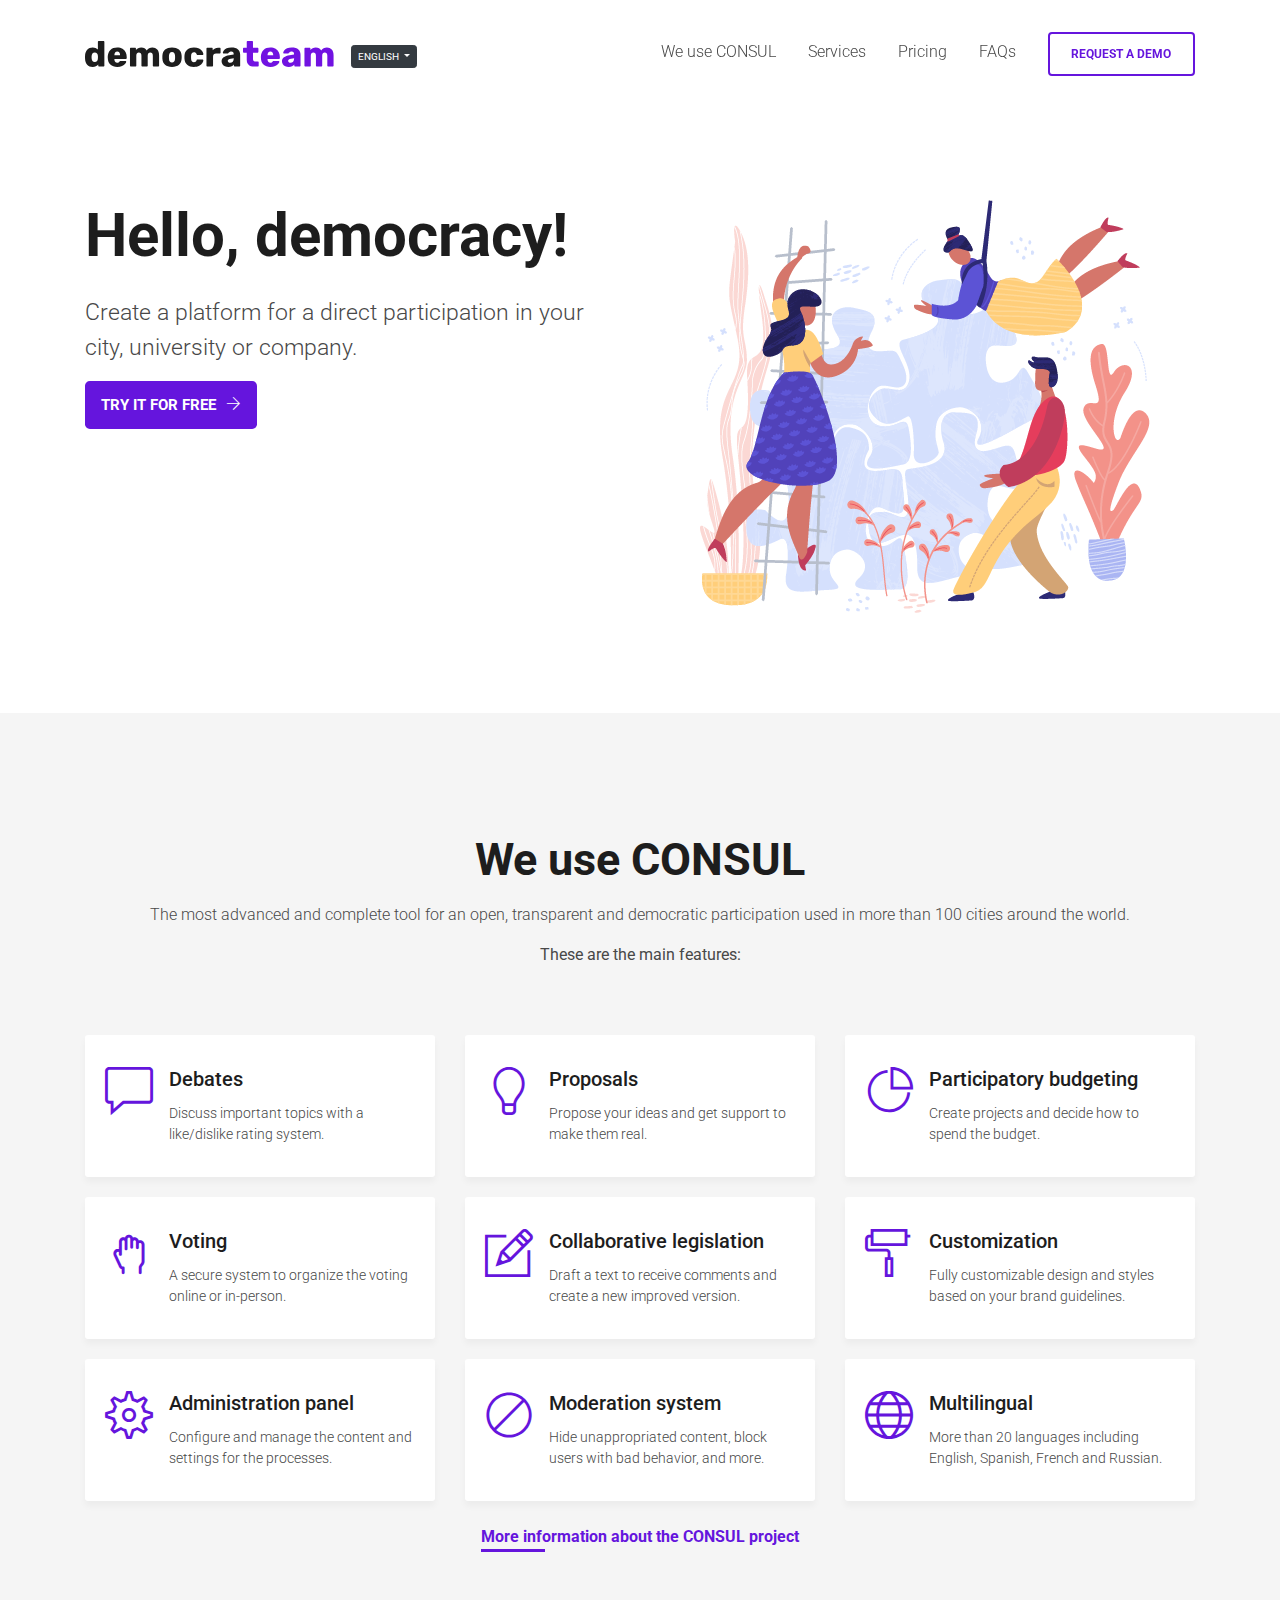
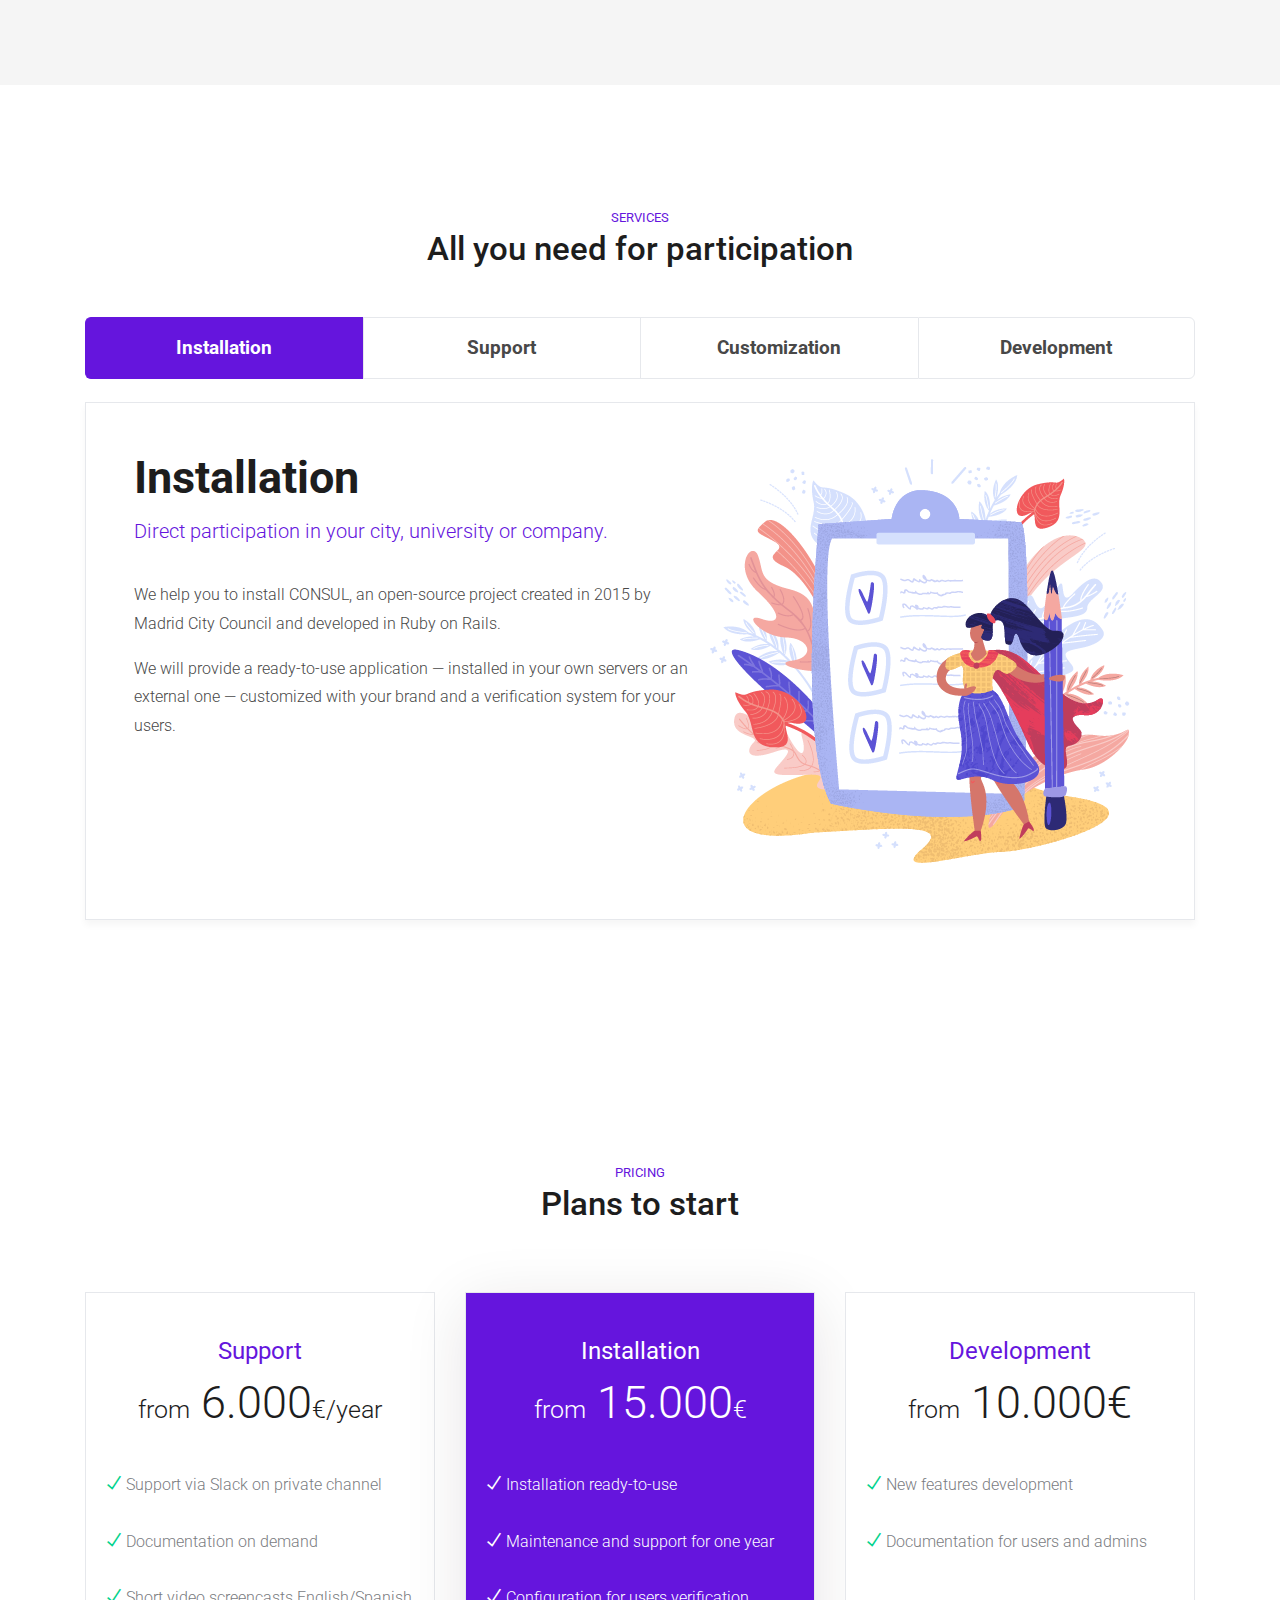
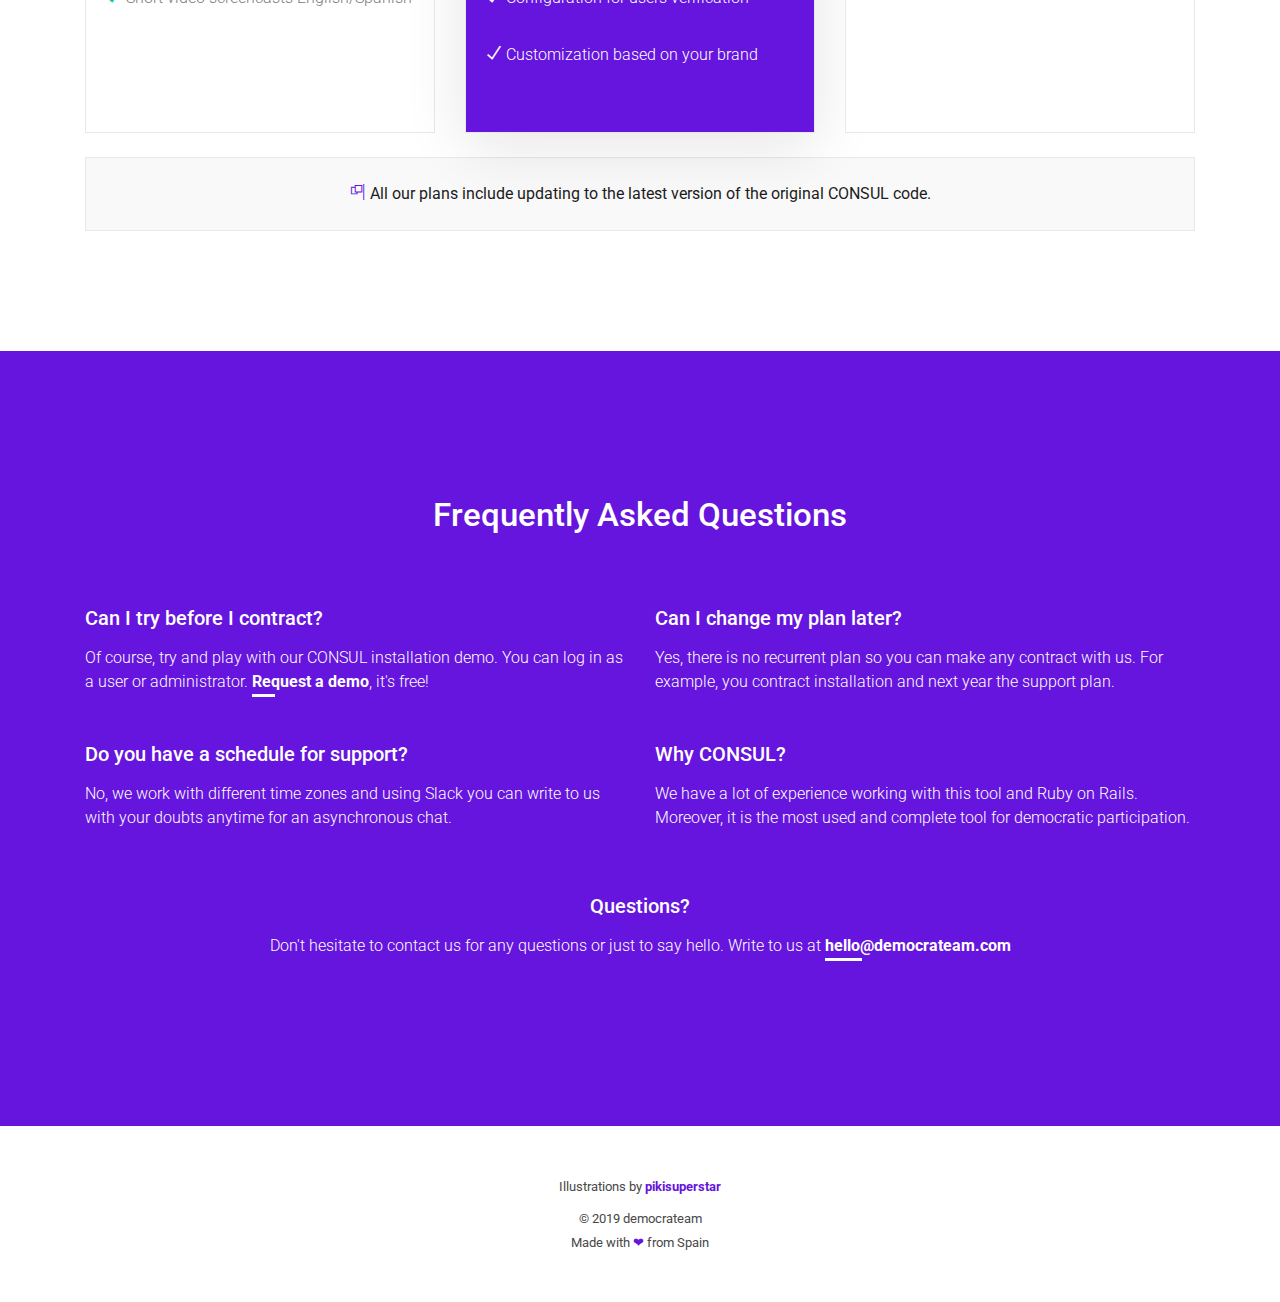
==== commit 89411a8e: "Add dropdown to select language" ====
--- a/index.html
+++ b/index.html
@@ -30,6 +30,15 @@
               <span>democrateam</span>
             </a>
 
+            <div class="dropdown">
+              <button class="btn btn-dark btn-sm dropdown-toggle" type="button" id="dropdownMenuLink" data-toggle="dropdown" aria-haspopup="true" aria-expanded="false">
+                English
+              </button>
+              <div class="dropdown-menu" aria-labelledby="dropdownMenuLink">
+                <a class="dropdown-item" href="es/index.html">Español</a>
+              </div>
+            </div>
+
             <button class="navbar-toggler" type="button" data-toggle="collapse" data-target="#navbar"
                     aria-controls="navbar" aria-expanded="false" aria-label="Toggle navigation">
               <span class="navbar-toggler-icon"></span>
--- a/css/style.css
+++ b/css/style.css
@@ -1 +1 @@
-[class^="ti-"],[class*=" ti-"],.love{color:#6515dd}@media (max-width: 767px){h1{font-size:40px}h2{font-size:30px}}body{color:#1d1d1d;font-family:"Roboto", sans-serif;position:relative}a{color:#6515dd;font-weight:bold;position:relative;text-decoration:none}a.external:after,a.faq:after{bottom:-6px;content:"";left:0;position:absolute;transition:all 0.3s ease;width:20%}a.external:after{border-bottom:3px solid #6515dd}a.faq:after{border-bottom:3px solid #fff}a:hover,a:focus{color:#5011ae;text-decoration:none}a:hover.external:after,a:hover.faq:after,a:focus.external:after,a:focus.faq:after{width:100%}a:hover.external:after,a:focus.external:after{border-color:#5011ae}h1,h2{font-weight:bold}h1{font-size:60px;margin-bottom:1.5rem}h2{font-size:45px;margin-bottom:1rem}h3{font-size:33px;font-weight:500}h4{font-size:20px;font-weight:500}h5{font-size:28px;font-weight:300;color:#633991;margin-bottom:0.7rem}p{color:#484848;font-weight:300}p.lead{color:#6515dd;margin-bottom:2rem}.text-primary{color:#6515dd}.light-font{font-weight:300}.btn{font-size:12px;font-weight:400;text-transform:uppercase;padding:0.375rem 1.35rem;transition:all 0.3s ease}.btn-info{background:#6515dd;border:0;color:#fff !important;font-weight:bold}.btn-info:hover{background:#5011ae}.btn-info:hover .ti-arrow-right{padding-left:12px}.btn-info .ti-arrow-right{color:#fff !important;padding-left:6px;transition:padding-left 0.25s}.btn-outline-light:hover{color:#d6619c}.btn-primary{background:#008489;border-radius:3px;box-shadow:0px 9px 32px 0px rgba(0,0,0,0.2);font-weight:500;padding:0.6rem 2rem;border:0}.btn-primary:hover,.btn-primary:focus,.btn-primary:active,.btn-primary:not([disabled]):not(.disabled).active,.btn-primary:not([disabled]):not(.disabled):active,.show>.btn-primary.dropdown-toggle{background:#00b6bd;box-shadow:0px 9px 32px 0px rgba(0,0,0,0.3);color:#FFF}.btn-light{border-radius:3px;background:#FFF;box-shadow:0px 9px 32px 0px rgba(0,0,0,0.26);font-size:14px;font-weight:500;color:#633991;margin:0.5rem;padding:0.7rem 1.6rem;line-height:1.8}.btn-group-lg>.btn,.btn-lg{padding:0.8rem 1rem;font-size:15px}.light-bg{background-color:#f5f5f5}.section{padding:120px 0}.margin-top{margin-top:24px}.highlight{background:#6515dd;color:#fff !important;padding:120px 0}.highlight small,.highlight a{color:#fff}.highlight p{color:#fff !important}.section-title{text-align:center;margin-bottom:3rem}.section-title small{color:#6515dd}.navbar-brand{background-image:url("../images/democrateam.svg");background-repeat:no-repeat;height:27px;width:250px;background-position:center left;display:inline-block}.navbar-brand span{border:0;clip:rect(0 0 0 0);height:1px;margin:-1px;overflow:hidden;padding:0;position:absolute;width:1px}.nav-menu{padding:1rem 0;transition:all 0.3s ease}.nav-menu.is-scrolling{padding:0}.nav-menu.is-scrolling,.nav-menu.menu-is-open{background:#fff;box-shadow:0 5px 12px 0 rgba(0,0,0,0.1)}.navbar-nav .nav-link{position:relative}.navbar-nav .btn{border:2px solid #6515dd;color:#6515dd;font-weight:bold;line-height:40px;padding-bottom:0;padding-top:0;transition:background 0.5s}.navbar-nav .btn:hover{background:#5011ae;color:#fff}@media (min-width: 992px){.navbar-expand-lg .navbar-nav .nav-link{padding-right:1rem;padding-left:1rem;font-size:16px}.navbar-nav>.nav-item>.nav-link.active:after{content:"";border-bottom:2px solid #6515dd;left:1rem;right:1rem;bottom:5px;height:1px;position:absolute}}@media (max-width: 991px){.navbar-nav.is-scrolling{padding-bottom:1rem}.navbar-nav.nav-item{text-align:center}}.navbar{padding:1rem;padding-left:0;padding-right:0}.navbar-brand{max-width:250px}.navbar-dark .navbar-nav .nav-link{color:#484848;font-weight:300}.navbar-dark .navbar-nav .nav-link:hover,.navbar-dark .navbar-nav .nav-link:active,.navbar-dark .navbar-nav .nav-link:focus{color:rgba(0,0,0,0.25)}.navbar-dark .navbar-nav .nav-link.active{color:#6515dd}.navbar-dark .navbar-toggler{background:#6515dd;border:2px solid #fff;border-radius:100%;bottom:24px;height:60px;position:fixed;right:24px;width:60px}header{padding:200px 0 100px}.tagline{font-size:23px;max-width:600px}@media (max-width: 767px){.tagline{font-size:17px}}.card{margin-top:20px}.card.features{border:0;border-radius:3px;box-shadow:0px 5px 7px 0px rgba(0,0,0,0.04);transition:all 0.3s ease}.card.features:hover{background:#6515dd;color:#fff;transform:translateY(-3px);box-shadow:0px 5px 30px 0px rgba(0,0,0,0.08)}.card.features:hover [class^="ti-"],.card.features:hover p{color:#fff}.card-body{padding-bottom:2rem;padding-top:2rem}.card-text{font-size:14px}.tab-content{border:1px solid #e6e8ec;box-shadow:0px 5px 7px 0px rgba(0,0,0,0.04);padding:3rem}@media (max-width: 992px){.tab-content{padding:1.5rem}}.tab-content p{line-height:1.8}.tab-content h2{margin-bottom:0.5rem}.tab-pane .text{max-width:600px}.nav-tabs{border-bottom:0;margin-bottom:24px}.nav-tabs .nav-item .nav-link,.nav-tabs .nav-link:focus,.nav-tabs .nav-link:hover{padding:1rem 1rem;border:1px solid #e6e8ec;border-radius:0;border-right:0;font-size:19px;color:#484848;background:#fff}.nav-tabs .nav-link:focus,.nav-tabs .nav-link:hover{background:#5011ae;border-color:#5011ae;color:#fff}.nav-tabs .nav-item .nav-link.first{border-bottom-left-radius:6px;border-top-left-radius:6px}.nav-tabs .nav-item .nav-link.last{border-right:1px solid #e6e8ec;border-bottom-right-radius:6px;border-top-right-radius:6px}.nav-tabs .nav-item .nav-link.active{background:#6515dd;border-color:#6515dd;color:#fff}@media (max-width: 992px){.card-deck{-ms-flex-direction:column;flex-direction:column}.card-deck .card{margin-bottom:15px}}.card.pricing{border:1px solid #e6e8ec;border-radius:0}.card.pricing .card-head{text-align:center;padding:40px 0 20px}.card.pricing .card-head .price{display:block;font-size:45px;font-weight:300}.card.pricing .card-head .price sub{bottom:0;font-size:55%}.card.pricing .list-group{margin-bottom:48px}.card.pricing .list-group-item{border:0;color:#7a7c7f;font-weight:300;padding:1.05rem 1.25rem}.card.pricing .card-body{padding:1.75rem}.card.pricing [class^="ti-"]{color:#03d38d;font-weight:bold}.card-head .pricing-title{color:#6515dd;font-size:24px;font-weight:normal}.card.pricing.popular{background:#6515dd;box-shadow:0px 12px 59px 0px rgba(36,7,31,0.11);color:#fff}.card.pricing.popular .pricing-title,.card.pricing.popular [class^="ti-"]{color:#fff}.card.pricing.popular .list-group{background:#6515dd}.card.pricing.popular .list-group-item{background:transparent;color:#fff}.pricing-notes{background:#f9f9f9;border:1px solid #e6e8ec;margin-top:24px;padding:24px}
+[class^="ti-"],[class*=" ti-"],.love{color:#6515dd}@media (max-width: 767px){h1{font-size:40px}h2{font-size:30px}}body{color:#1d1d1d;font-family:"Roboto", sans-serif;position:relative}a{color:#6515dd;font-weight:bold;position:relative;text-decoration:none}a.external:after,a.faq:after{bottom:-6px;content:"";left:0;position:absolute;transition:all 0.3s ease;width:20%}a.external:after{border-bottom:3px solid #6515dd}a.faq:after{border-bottom:3px solid #fff}a:hover,a:focus{color:#5011ae;text-decoration:none}a:hover.external:after,a:hover.faq:after,a:focus.external:after,a:focus.faq:after{width:100%}a:hover.external:after,a:focus.external:after{border-color:#5011ae}h1,h2{font-weight:bold}h1{font-size:60px;margin-bottom:1.5rem}h2{font-size:45px;margin-bottom:1rem}h3{font-size:33px;font-weight:500}h4{font-size:20px;font-weight:500}h5{font-size:28px;font-weight:300;color:#633991;margin-bottom:0.7rem}p{color:#484848;font-weight:300}p.lead{color:#6515dd;margin-bottom:2rem}.text-primary{color:#6515dd}.light-font{font-weight:300}.btn{font-size:12px;font-weight:400;text-transform:uppercase;padding:0.375rem 1.35rem;transition:all 0.3s ease}.btn-info{background:#6515dd;border:0;color:#fff !important;font-weight:bold}.btn-info:hover{background:#5011ae}.btn-info:hover .ti-arrow-right{padding-left:12px}.btn-info .ti-arrow-right{color:#fff !important;padding-left:6px;transition:padding-left 0.25s}.btn-outline-light:hover{color:#d6619c}.btn-primary{background:#008489;border-radius:3px;box-shadow:0px 9px 32px 0px rgba(0,0,0,0.2);font-weight:500;padding:0.6rem 2rem;border:0}.btn-primary:hover,.btn-primary:focus,.btn-primary:active,.btn-primary:not([disabled]):not(.disabled).active,.btn-primary:not([disabled]):not(.disabled):active,.show>.btn-primary.dropdown-toggle{background:#00b6bd;box-shadow:0px 9px 32px 0px rgba(0,0,0,0.3);color:#FFF}.btn-light{border-radius:3px;background:#FFF;box-shadow:0px 9px 32px 0px rgba(0,0,0,0.26);font-size:14px;font-weight:500;color:#633991;margin:0.5rem;padding:0.7rem 1.6rem;line-height:1.8}.btn-group-lg>.btn,.btn-lg{padding:0.8rem 1rem;font-size:15px}.light-bg{background-color:#f5f5f5}.section{padding:120px 0}.margin-top{margin-top:24px}.highlight{background:#6515dd;color:#fff !important;padding:120px 0}.highlight small,.highlight a{color:#fff}.highlight p{color:#fff !important}.section-title{text-align:center;margin-bottom:3rem}.section-title small{color:#6515dd}.dropdown-toggle{font-size:10px;margin-top:12px;padding:3px 6px}@media (min-width: 767px){.dropdown-toggle{margin-top:4px}}.navbar-brand{background-image:url("../images/democrateam.svg");background-repeat:no-repeat;height:27px;width:250px;background-position:center left;display:inline-block}.navbar-brand span{border:0;clip:rect(0 0 0 0);height:1px;margin:-1px;overflow:hidden;padding:0;position:absolute;width:1px}.nav-menu{padding:1rem 0;transition:all 0.3s ease}.nav-menu.is-scrolling{padding:0}.nav-menu.is-scrolling,.nav-menu.menu-is-open{background:#fff;box-shadow:0 5px 12px 0 rgba(0,0,0,0.1)}.navbar-nav .nav-link{position:relative}.navbar-nav .btn{border:2px solid #6515dd;color:#6515dd;font-weight:bold;line-height:40px;padding-bottom:0;padding-top:0;transition:background 0.5s}.navbar-nav .btn:hover{background:#5011ae;color:#fff}@media (min-width: 992px){.navbar-expand-lg .navbar-nav .nav-link{padding-right:1rem;padding-left:1rem;font-size:16px}.navbar-nav>.nav-item>.nav-link.active:after{content:"";border-bottom:2px solid #6515dd;left:1rem;right:1rem;bottom:5px;height:1px;position:absolute}}@media (max-width: 991px){.navbar-nav.is-scrolling{padding-bottom:1rem}.navbar-nav.nav-item{text-align:center}}.navbar{padding:1rem;padding-left:0;padding-right:0}.navbar-brand{max-width:250px}.navbar-dark .navbar-nav .nav-link{color:#484848;font-weight:300}.navbar-dark .navbar-nav .nav-link:hover,.navbar-dark .navbar-nav .nav-link:active,.navbar-dark .navbar-nav .nav-link:focus{color:rgba(0,0,0,0.25)}.navbar-dark .navbar-nav .nav-link.active{color:#6515dd}.navbar-dark .navbar-toggler{background:#6515dd;border:2px solid #fff;border-radius:100%;bottom:24px;height:60px;position:fixed;right:24px;width:60px}header{padding:200px 0 100px}.tagline{font-size:23px;max-width:600px}@media (max-width: 767px){.tagline{font-size:17px}}.card{margin-top:20px}.card.features{border:0;border-radius:3px;box-shadow:0px 5px 7px 0px rgba(0,0,0,0.04);transition:all 0.3s ease}.card.features:hover{background:#6515dd;color:#fff;transform:translateY(-3px);box-shadow:0px 5px 30px 0px rgba(0,0,0,0.08)}.card.features:hover [class^="ti-"],.card.features:hover p{color:#fff}.card-body{padding-bottom:2rem;padding-top:2rem}.card-text{font-size:14px}.tab-content{border:1px solid #e6e8ec;box-shadow:0px 5px 7px 0px rgba(0,0,0,0.04);padding:3rem}@media (max-width: 992px){.tab-content{padding:1.5rem}}.tab-content p{line-height:1.8}.tab-content h2{margin-bottom:0.5rem}.tab-pane .text{max-width:600px}.nav-tabs{border-bottom:0;margin-bottom:24px}.nav-tabs .nav-item .nav-link,.nav-tabs .nav-link:focus,.nav-tabs .nav-link:hover{padding:1rem 1rem;border:1px solid #e6e8ec;border-radius:0;border-right:0;font-size:19px;color:#484848;background:#fff}.nav-tabs .nav-link:focus,.nav-tabs .nav-link:hover{background:#5011ae;border-color:#5011ae;color:#fff}.nav-tabs .nav-item .nav-link.first{border-bottom-left-radius:6px;border-top-left-radius:6px}.nav-tabs .nav-item .nav-link.last{border-right:1px solid #e6e8ec;border-bottom-right-radius:6px;border-top-right-radius:6px}.nav-tabs .nav-item .nav-link.active{background:#6515dd;border-color:#6515dd;color:#fff}@media (max-width: 992px){.card-deck{-ms-flex-direction:column;flex-direction:column}.card-deck .card{margin-bottom:15px}}.card.pricing{border:1px solid #e6e8ec;border-radius:0}.card.pricing .card-head{text-align:center;padding:40px 0 20px}.card.pricing .card-head .price{display:block;font-size:45px;font-weight:300}.card.pricing .card-head .price sub{bottom:0;font-size:55%}.card.pricing .list-group{margin-bottom:48px}.card.pricing .list-group-item{border:0;color:#7a7c7f;font-weight:300;padding:1.05rem 1.25rem}.card.pricing .card-body{padding:1.75rem}.card.pricing [class^="ti-"]{color:#03d38d;font-weight:bold}.card-head .pricing-title{color:#6515dd;font-size:24px;font-weight:normal}.card.pricing.popular{background:#6515dd;box-shadow:0px 12px 59px 0px rgba(36,7,31,0.11);color:#fff}.card.pricing.popular .pricing-title,.card.pricing.popular [class^="ti-"]{color:#fff}.card.pricing.popular .list-group{background:#6515dd}.card.pricing.popular .list-group-item{background:transparent;color:#fff}.pricing-notes{background:#f9f9f9;border:1px solid #e6e8ec;margin-top:24px;padding:24px}
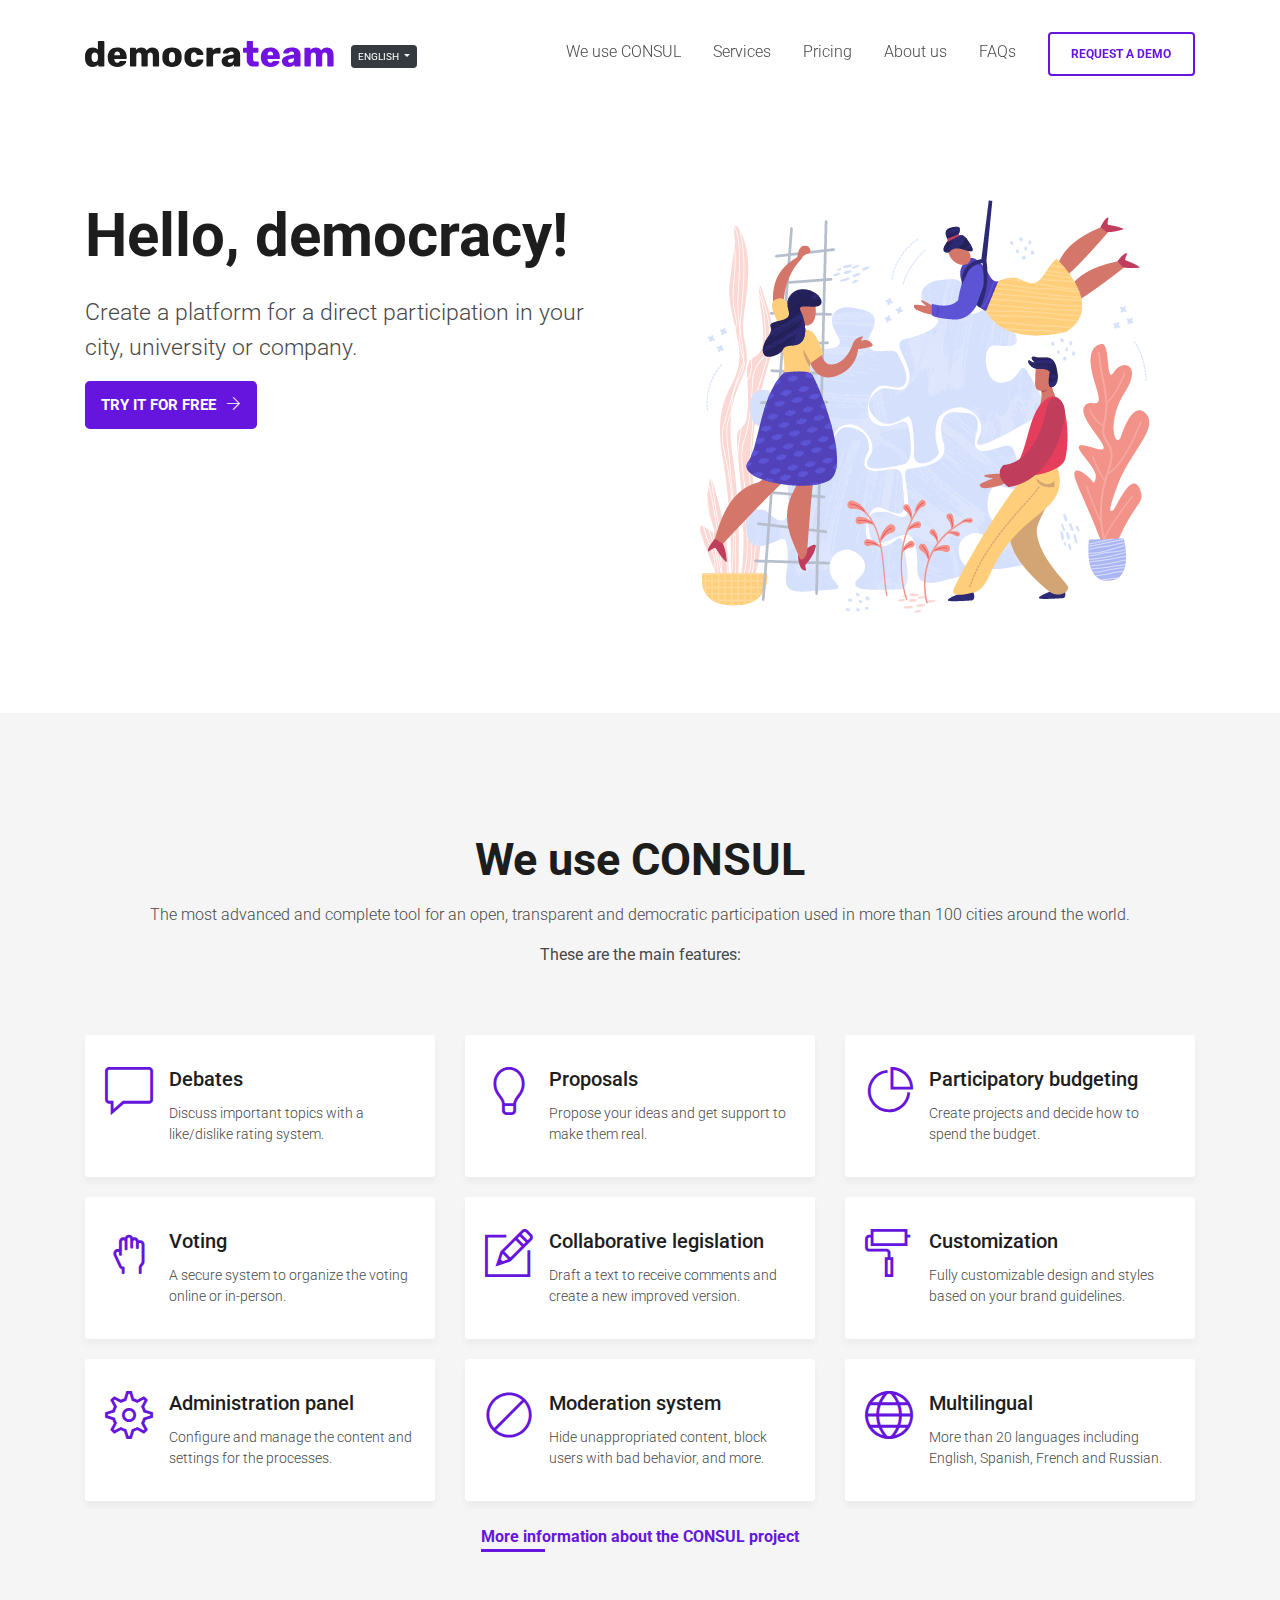
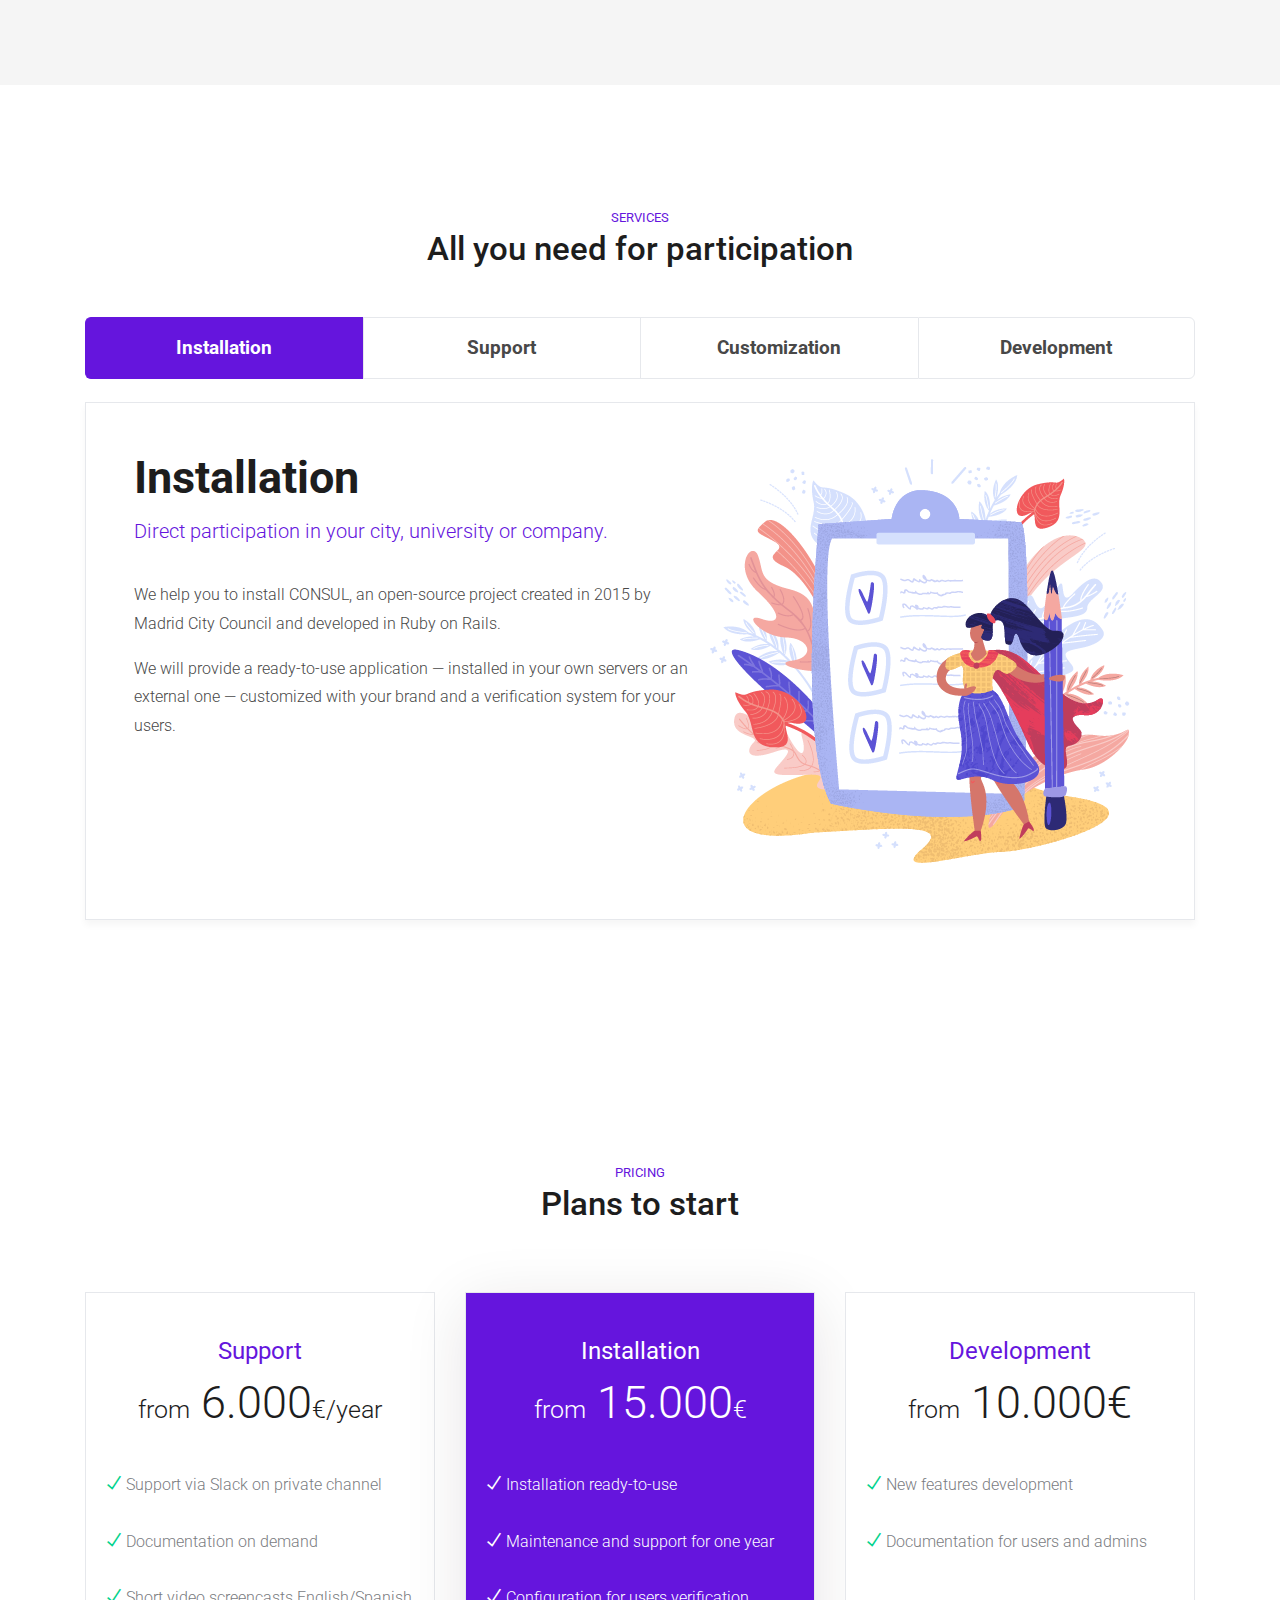
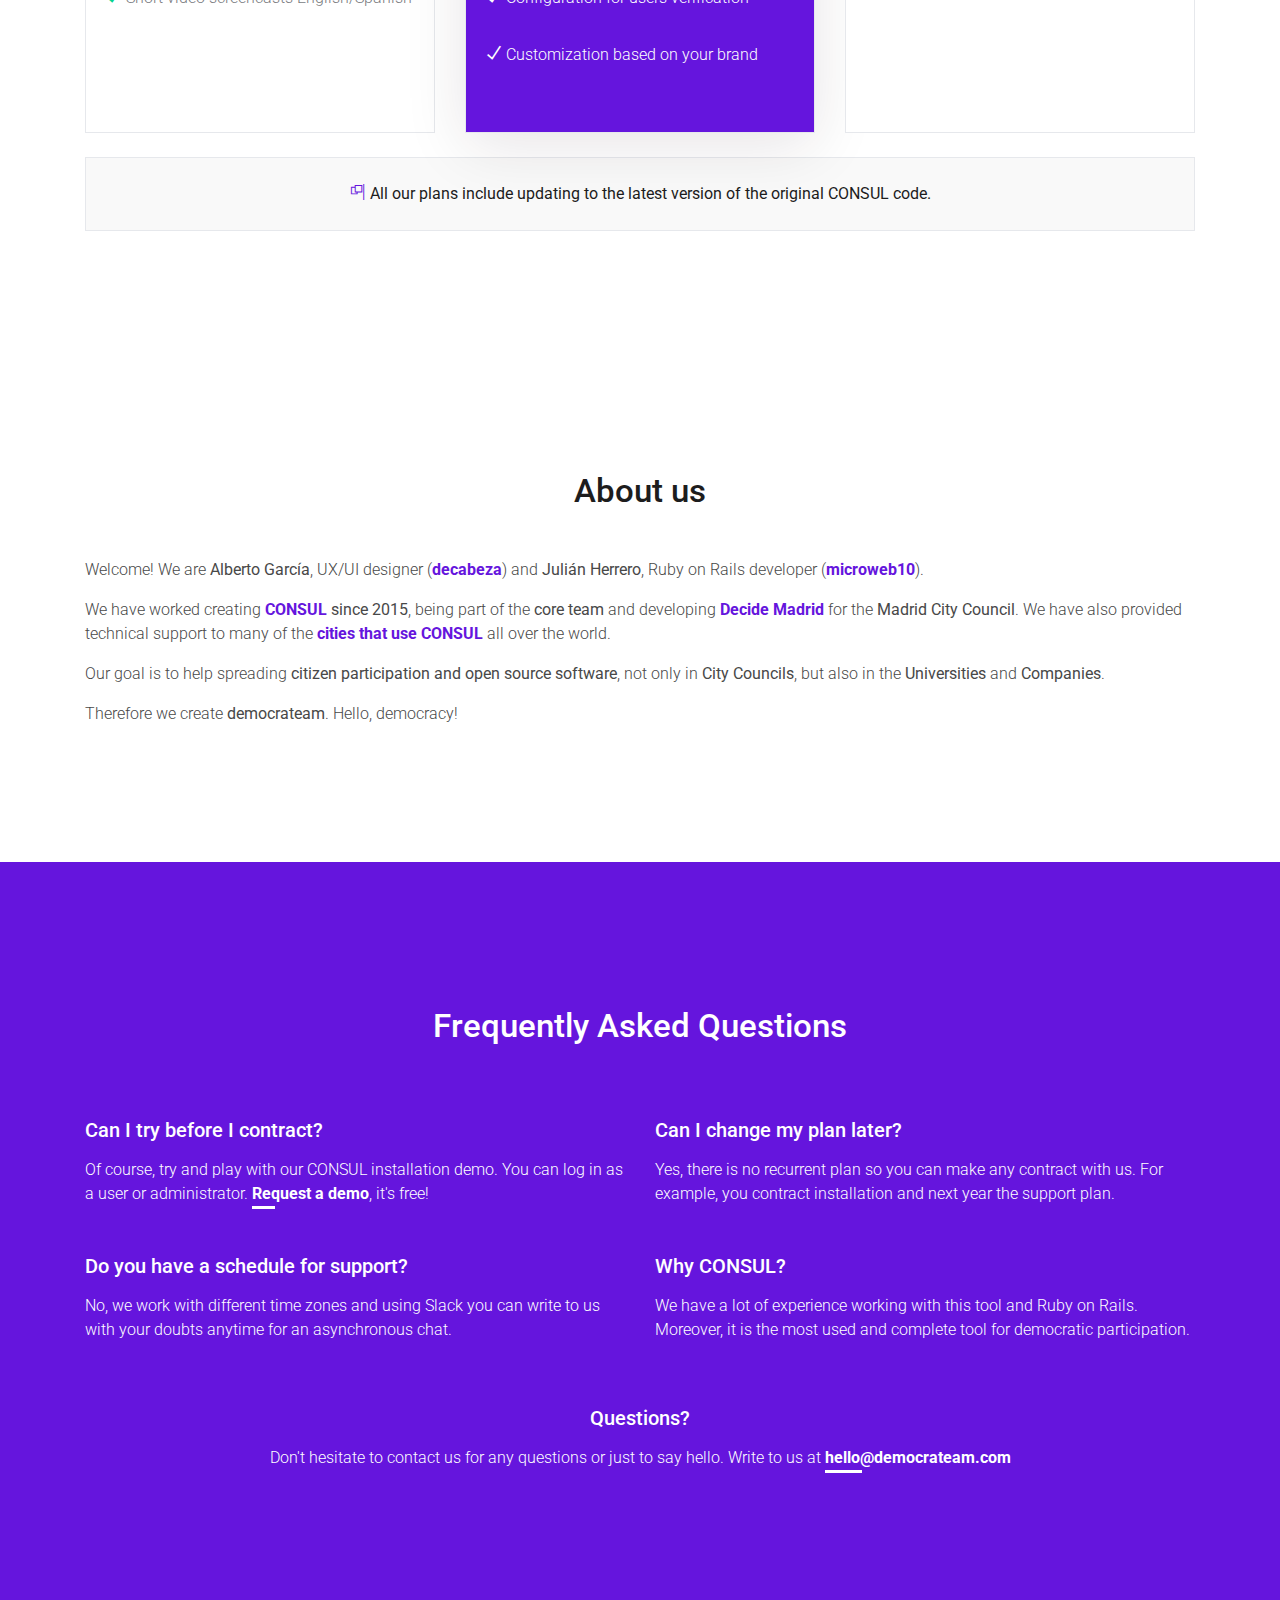
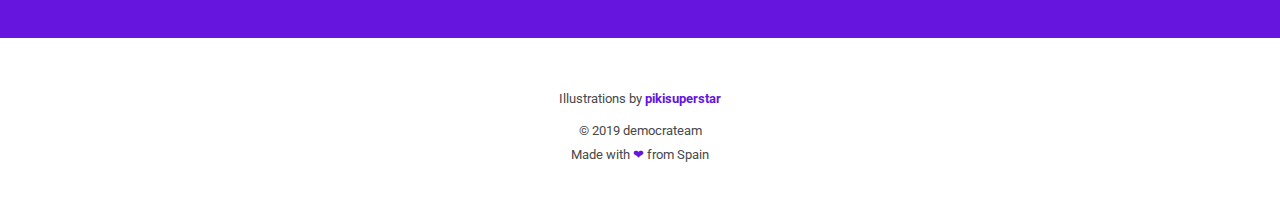
==== commit e0f10ce2: "Add about us section" ====
--- a/index.html
+++ b/index.html
@@ -49,8 +49,9 @@
                 <li class="nav-item"><a class="nav-link" href="#consul">We use CONSUL</a></li>
                 <li class="nav-item"><a class="nav-link" href="#services">Services</a></li>
                 <li class="nav-item"><a class="nav-link" href="#pricing">Pricing</a></li>
+                <li class="nav-item"><a class="nav-link" href="#about">About us</a></li>
                 <li class="nav-item"><a class="nav-link" href="#faq">FAQs</a></li>
-                <li class="nav-item"><a href="#" class="btn btn-outline-info my-3 my-sm-0 ml-lg-3">Request a demo</a></li>
+                <li class="nav-item"><a href="https://mailchi.mp/edfaed9d16fc/request-a-demo" class="btn btn-outline-info my-3 my-sm-0 ml-lg-3">Request a demo</a></li>
               </ul>
             </div>
           </nav>
@@ -65,7 +66,7 @@
         <div class="col-12 col-md-6">
           <h1>Hello, democracy!</h1>
           <p class="tagline">Create a platform for a direct participation in your city, university or company.</p>
-          <a href="#" class="btn btn-info btn-lg">Try it for free <span class="ti-arrow-right"></span></a>
+          <a href="https://mailchi.mp/edfaed9d16fc/request-a-demo" class="btn btn-info btn-lg">Try it for free <span class="ti-arrow-right"></span></a>
         </div>
         <div class="col-12 col-md-6 text-center">
           <img src="images/team.png" alt="phone" class="img-fluid">
@@ -345,6 +346,22 @@
     </div>
   </div>
 
+  <div class="section" id="about">
+    <div class="container">
+      <div class="section-title">
+        <h3>About us</h3>
+      </div>
+
+      <p>Welcome! We are <strong>Alberto García</strong>, UX/UI designer (<a href="https://github.com/decabeza" target="_blank">decabeza</a>) and <strong>Julián Herrero</strong>, Ruby on Rails developer (<a href="https://github.com/microweb10" target="_blank">microweb10</a>).</p>
+
+      <p>We have worked creating <a href="https://github.com/consul/consul/" target="_blank">CONSUL</a> <strong>since 2015</strong>, being part of the <strong>core team</strong> and developing <a href="https://decide.madrid.es/" target="_blank">Decide Madrid</a> for the <strong>Madrid City Council</strong>. We have also provided technical support to many of the <a href="http://consulproject.org/" target="_blank">cities that use CONSUL</a> all over the world.</p>
+
+      <p>Our goal is to help spreading <strong>citizen participation and open source software</strong>, not only in <strong>City Councils</strong>, but also in the <strong>Universities</strong> and <strong>Companies</strong>.</p>
+
+      <p>Therefore we create <strong>democrateam</strong>. Hello, democracy!</p>
+    </div>
+  </div>
+
   <div class="section highlight" id="faq">
     <div class="container">
       <div class="section-title">
@@ -355,7 +372,7 @@
       <div class="row pt-4">
         <div class="col-md-6">
           <h4 class="mb-3">Can I try before I contract?</h4>
-          <p class="light-font mb-5">Of course, try and play with our CONSUL installation demo. You can log in as a user or administrator. <a class="faq" href="#">Request a demo</a>, it's free!</p>
+          <p class="light-font mb-5">Of course, try and play with our CONSUL installation demo. You can log in as a user or administrator. <a class="faq" href="https://mailchi.mp/edfaed9d16fc/request-a-demo">Request a demo</a>, it's free!</p>
 
           <h4 class="mb-3">Do you have a schedule for support?</h4>
           <p class="light-font mb-5">No, we work with different time zones and using Slack you can write to us with your doubts anytime for an asynchronous chat.</p>
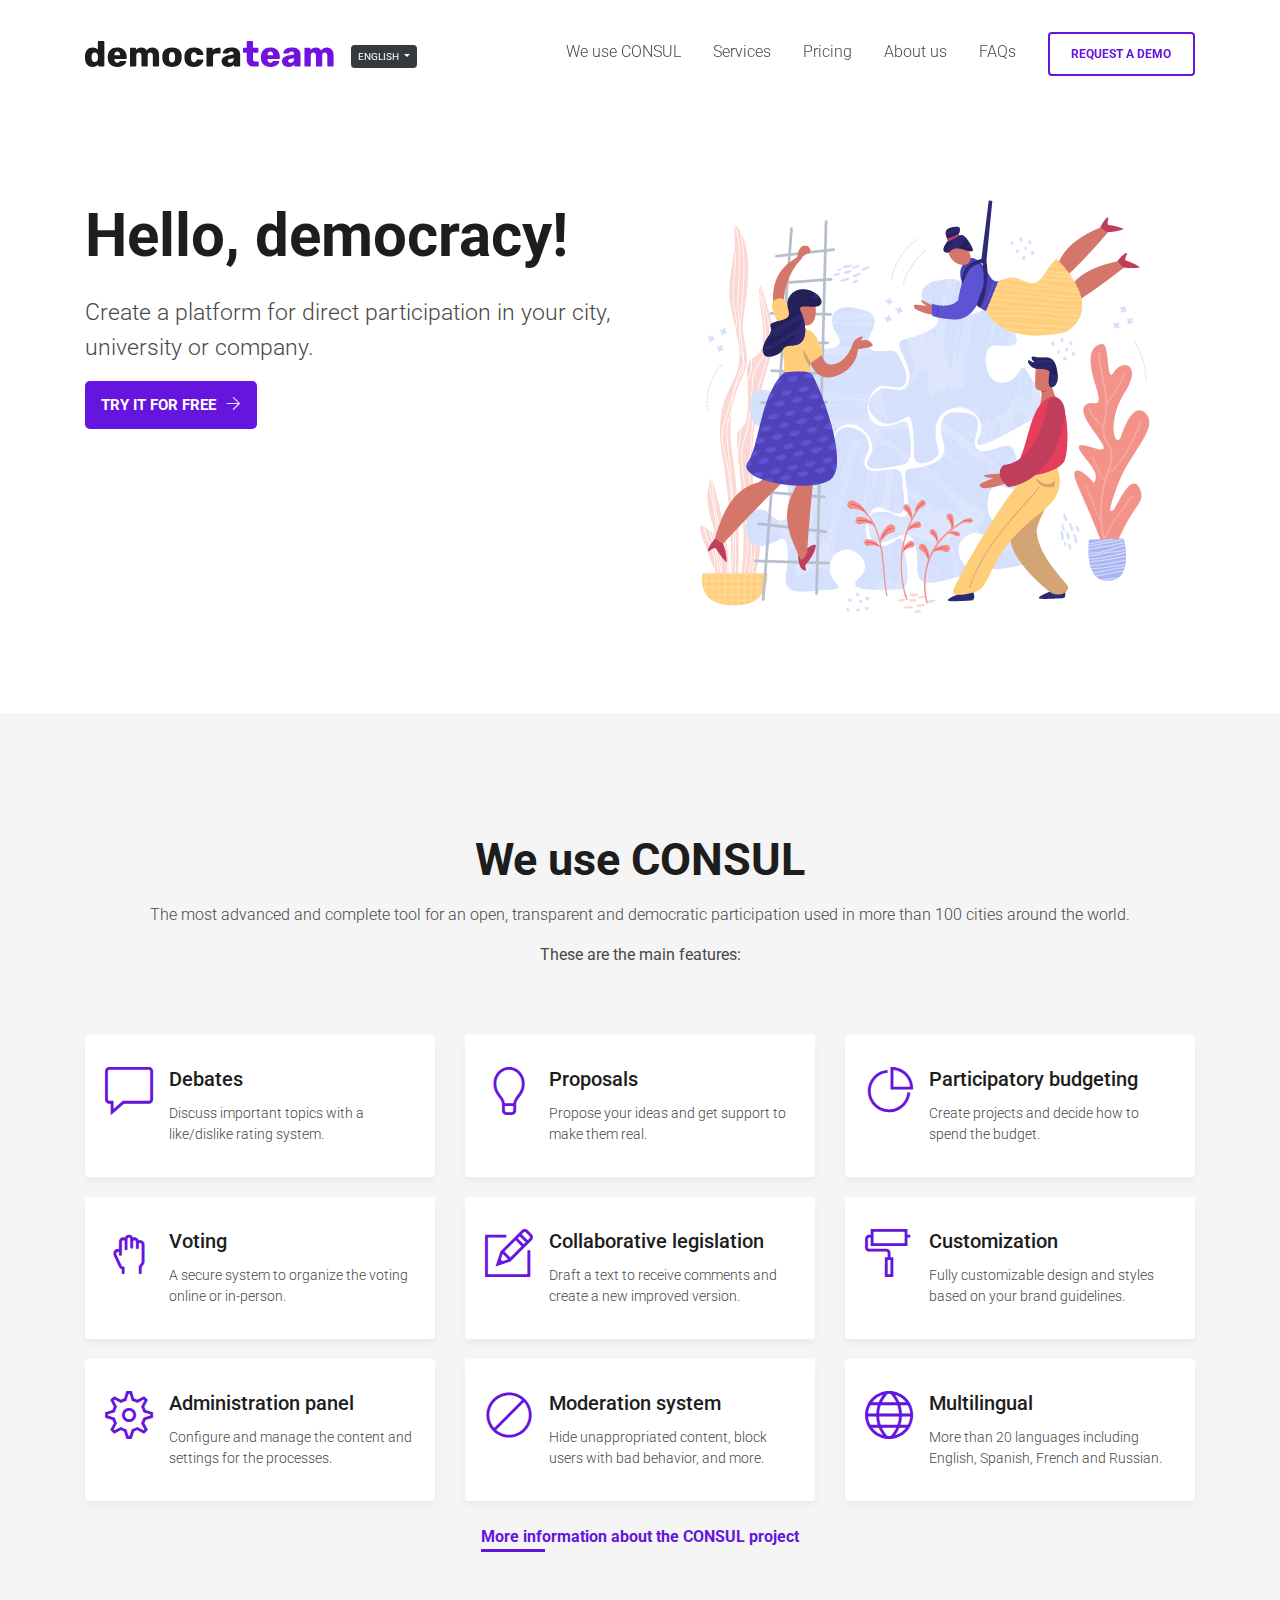
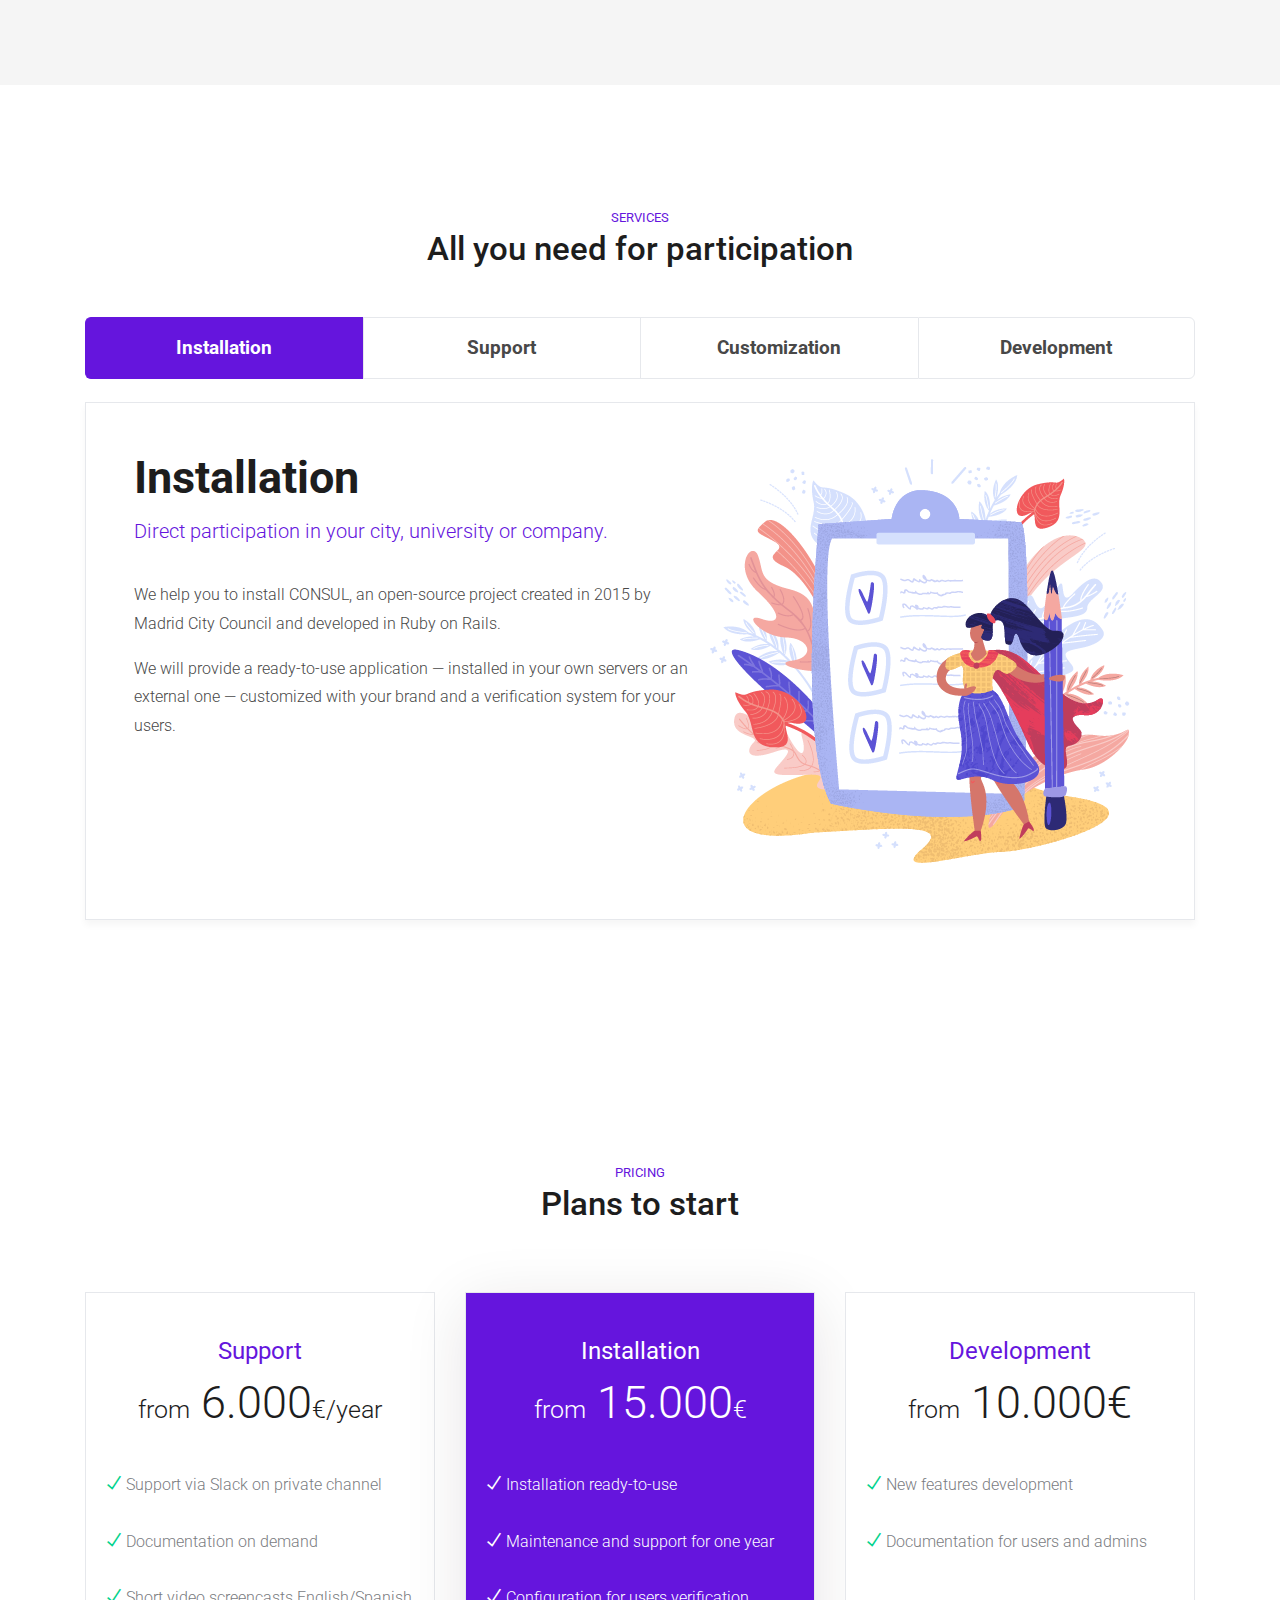
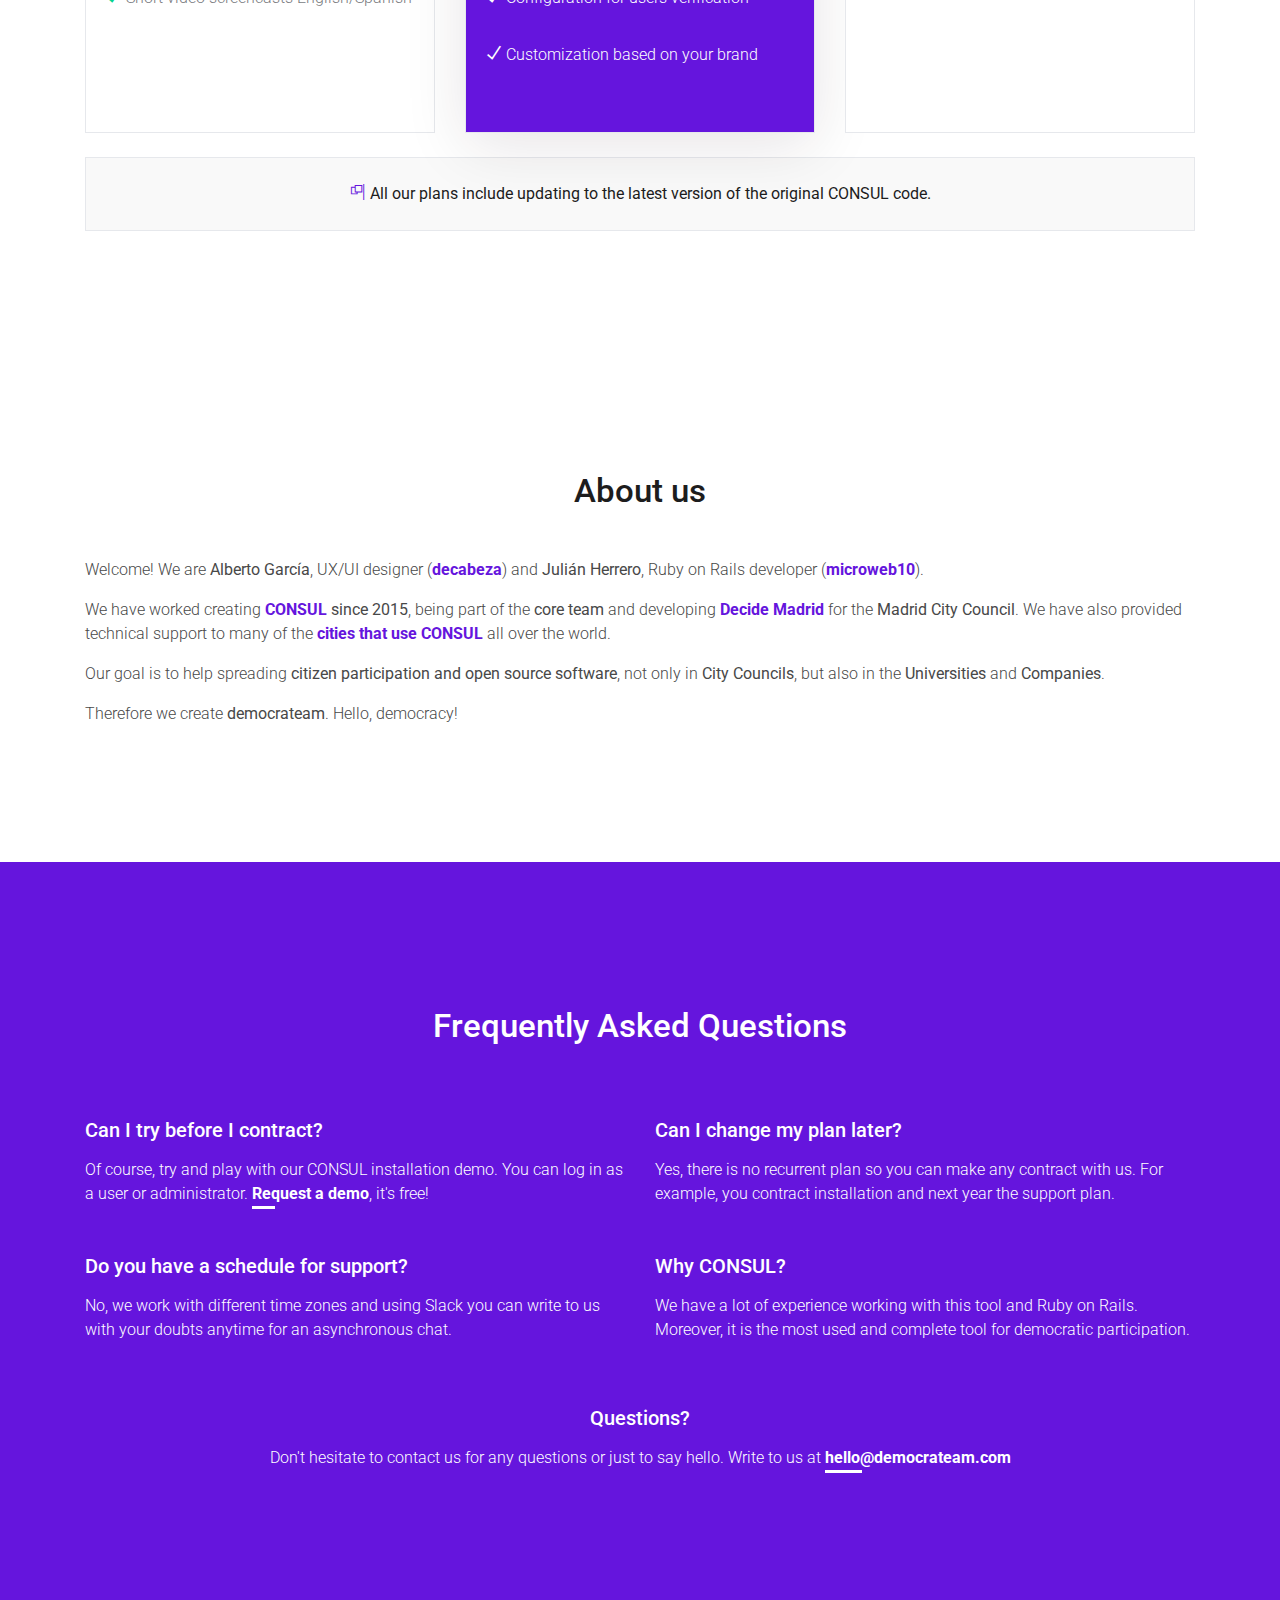
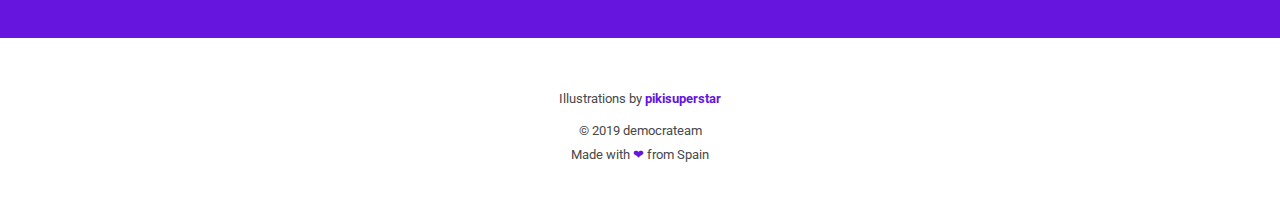
==== commit 083e3961: "Fix typo on tagline" ====
--- a/index.html
+++ b/index.html
@@ -4,7 +4,7 @@
   <title>democrateam - Hello, democracy!</title>
   <meta charset="utf-8">
   <meta name="viewport"    content="width=device-width, initial-scale=1, shrink-to-fit=no">
-  <meta name="description" content="democrateam - Create a platform for a direct participation in your city, university or company">
+  <meta name="description" content="democrateam - Create a platform for direct participation in your city, university or company">
   <meta name="keywords"    content="democracy, platform, direct participation, city, organization, consul">
 
   <link rel="shortcut icon" href="favicon.ico" type="image/x-icon">
@@ -65,7 +65,7 @@
       <div class="row">
         <div class="col-12 col-md-6">
           <h1>Hello, democracy!</h1>
-          <p class="tagline">Create a platform for a direct participation in your city, university or company.</p>
+          <p class="tagline">Create a platform for direct participation in your city, university or company.</p>
           <a href="https://mailchi.mp/edfaed9d16fc/request-a-demo" class="btn btn-info btn-lg">Try it for free <span class="ti-arrow-right"></span></a>
         </div>
         <div class="col-12 col-md-6 text-center">
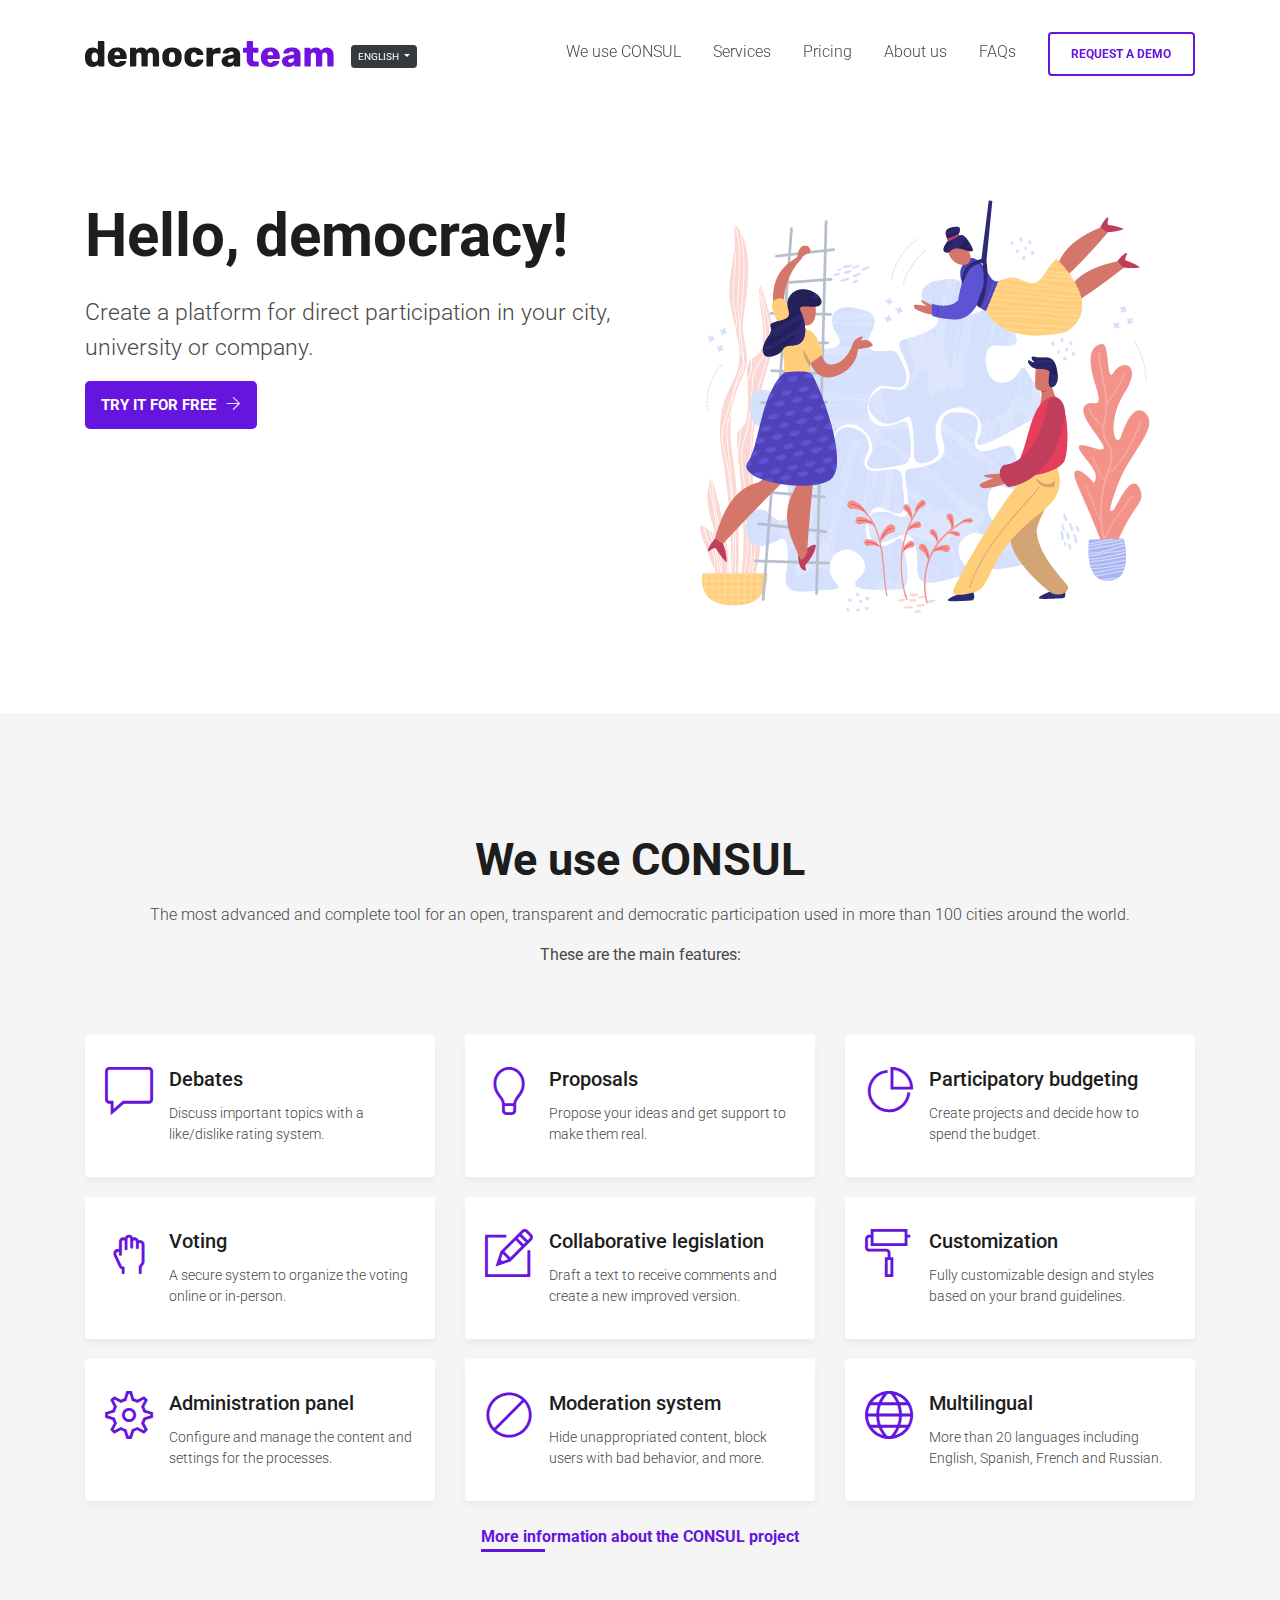
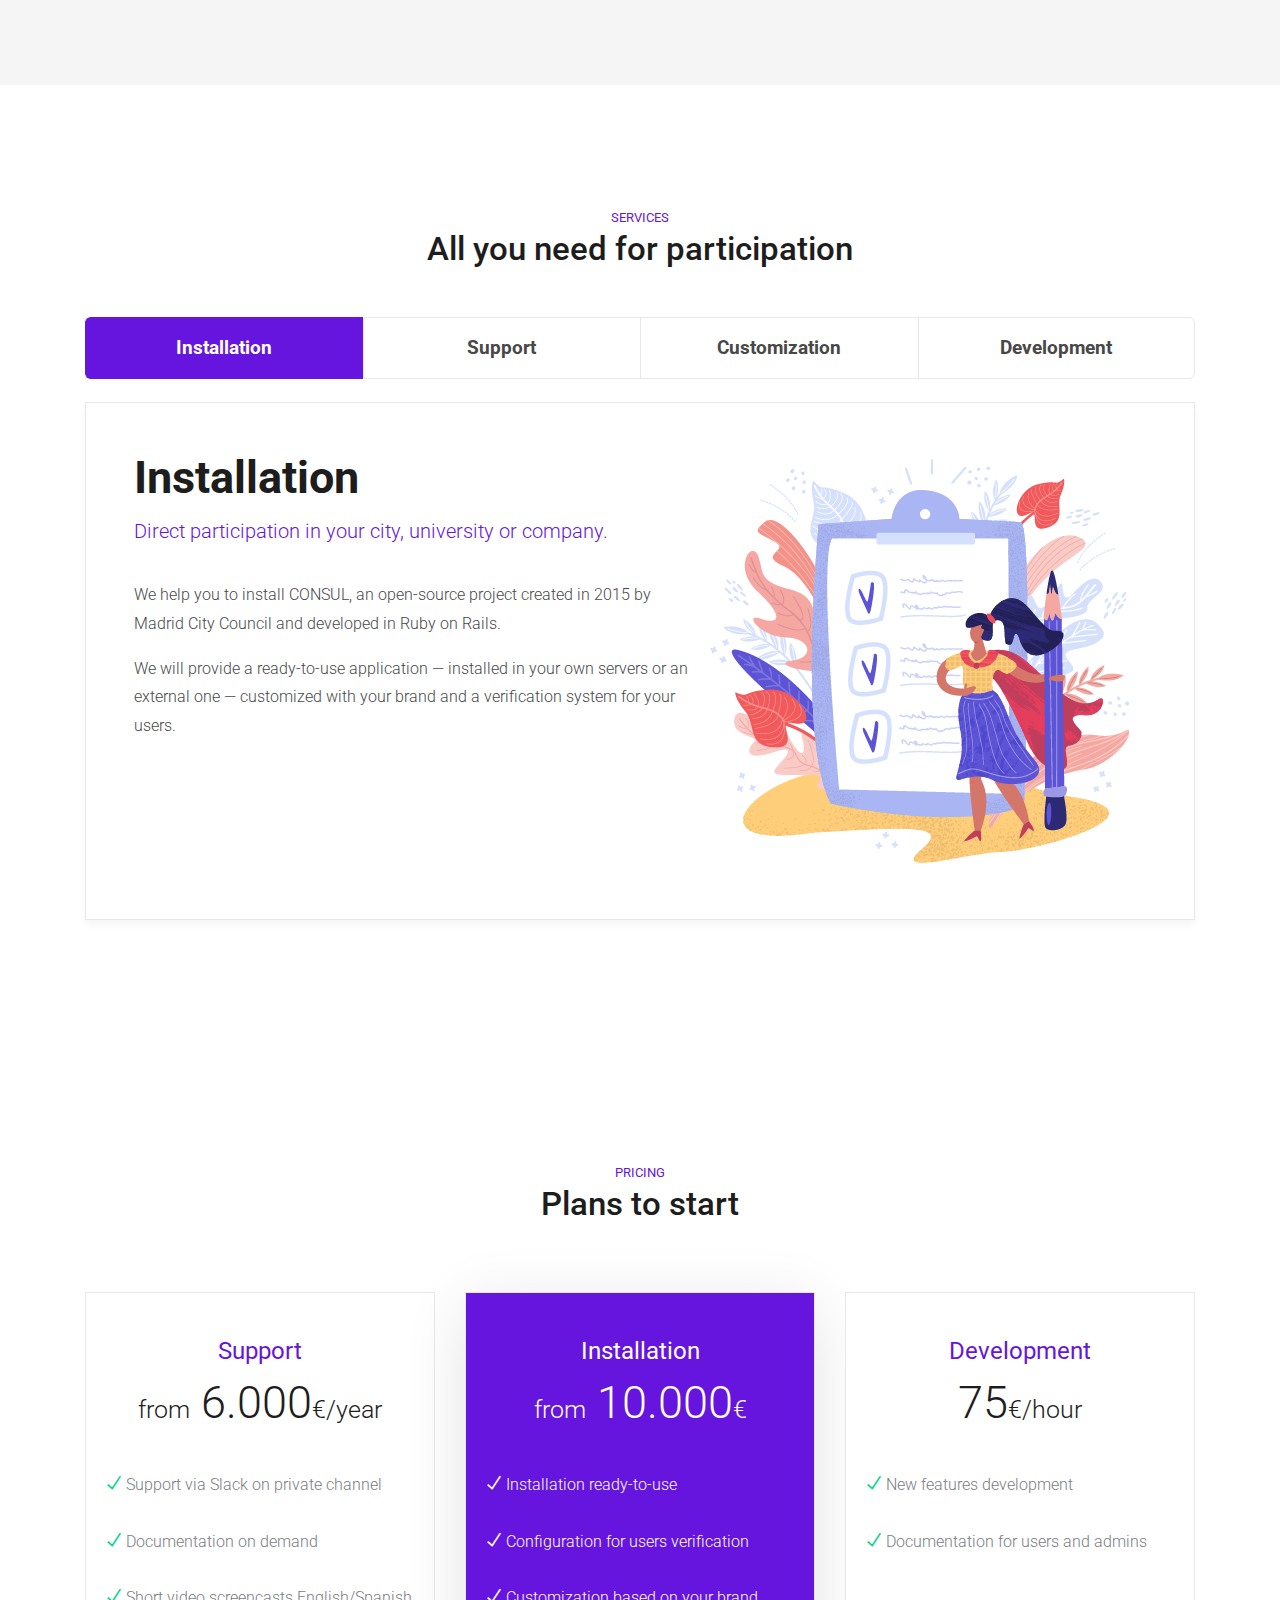
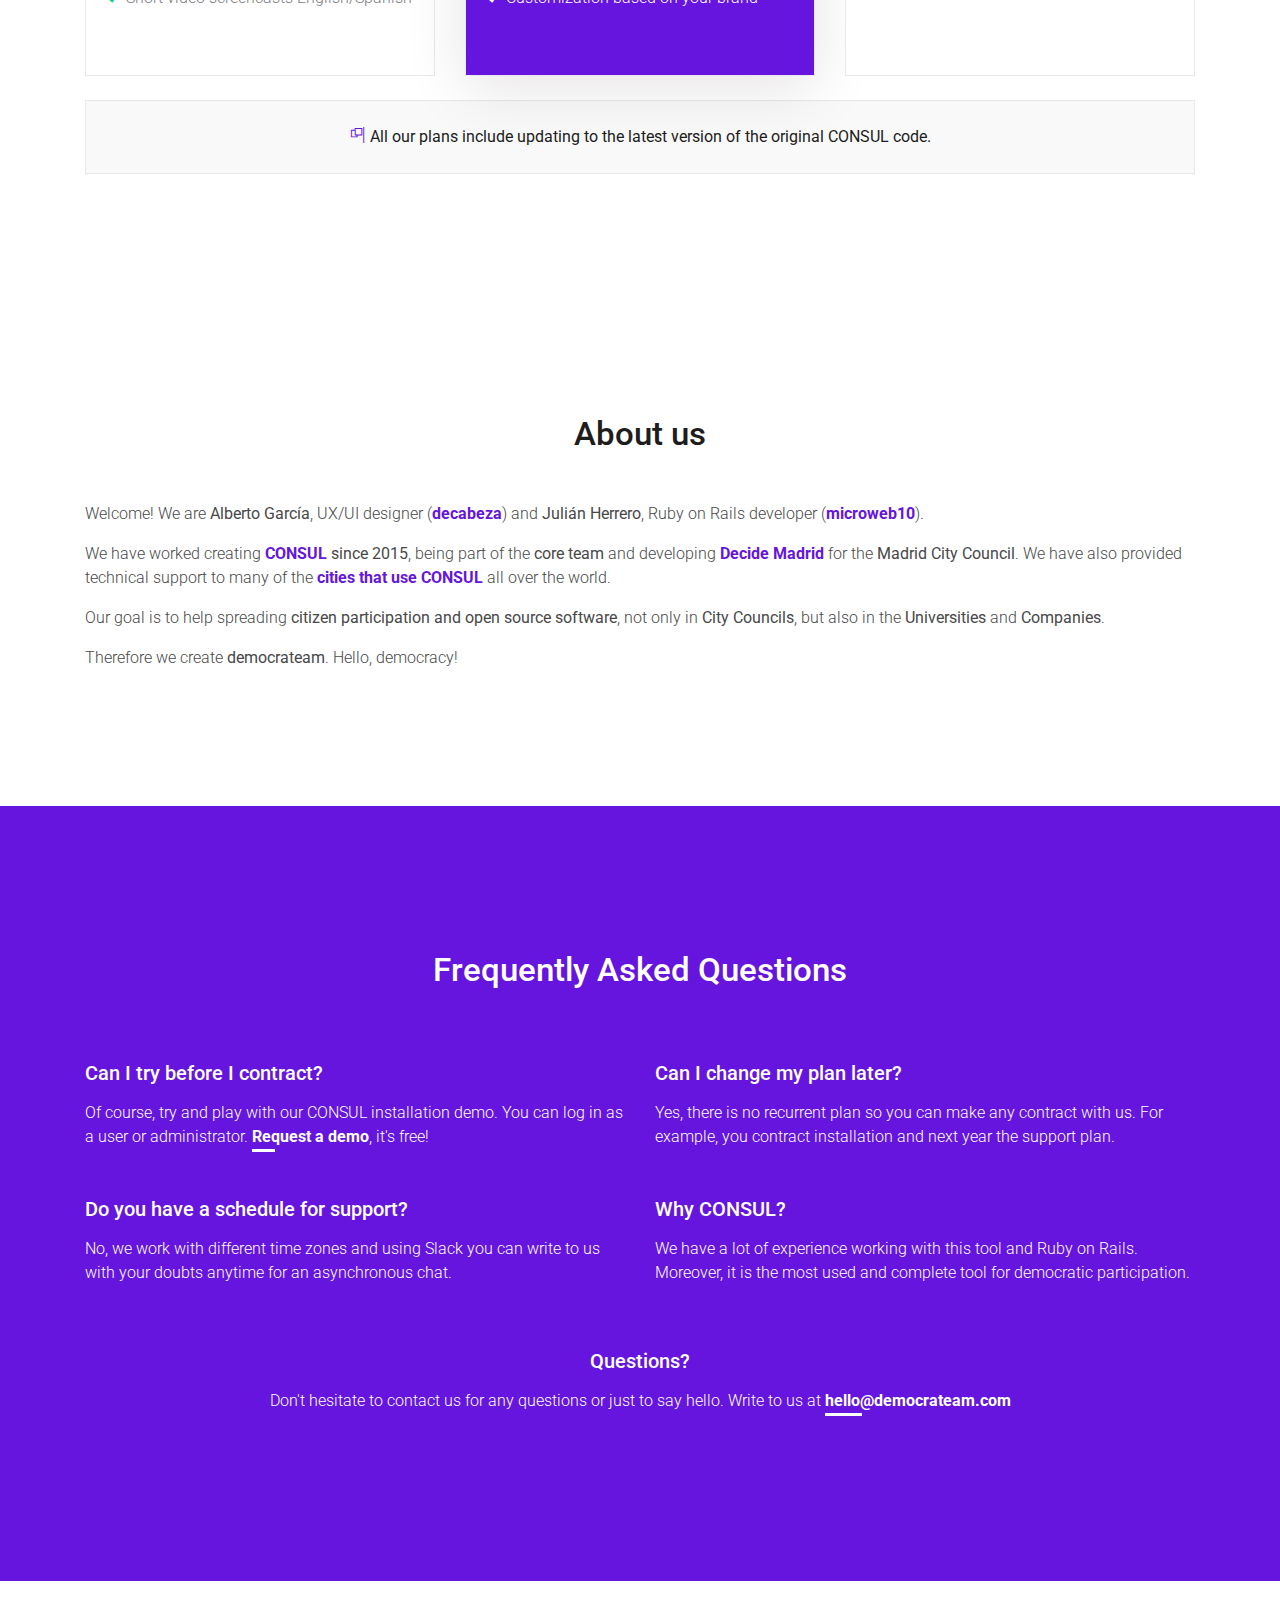
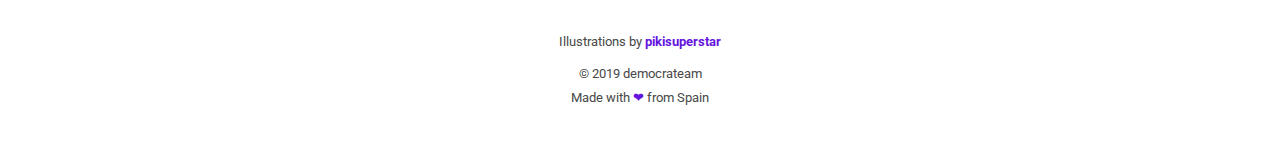
==== commit a3cc3eae: "Update pricing section" ====
--- a/index.html
+++ b/index.html
@@ -316,12 +316,11 @@
         <div class="card pricing popular">
           <div class="card-head">
             <span class="pricing-title">Installation</span>
-            <span class="price"><sub>from</sub> 15.000<sub>€</sub></span>
+            <span class="price"><sub>from</sub> 10.000<sub>€</sub></span>
           </div>
 
           <ul class="list-group list-group-flush">
             <div class="list-group-item"><span class="ti-check"></span> Installation ready-to-use</div>
-            <div class="list-group-item"><span class="ti-check"></span> Maintenance and support for one year</div>
             <div class="list-group-item"><span class="ti-check"></span> Configuration for users verification</div>
             <div class="list-group-item"><span class="ti-check"></span> Customization based on your brand</div>
           </ul>
@@ -330,7 +329,7 @@
         <div class="card pricing">
           <div class="card-head">
             <span class="pricing-title">Development</span>
-            <span class="price"><sub>from</sub> 10.000€</span>
+            <span class="price">75<sub>€/hour</sub></span>
           </div>
 
           <ul class="list-group list-group-flush">
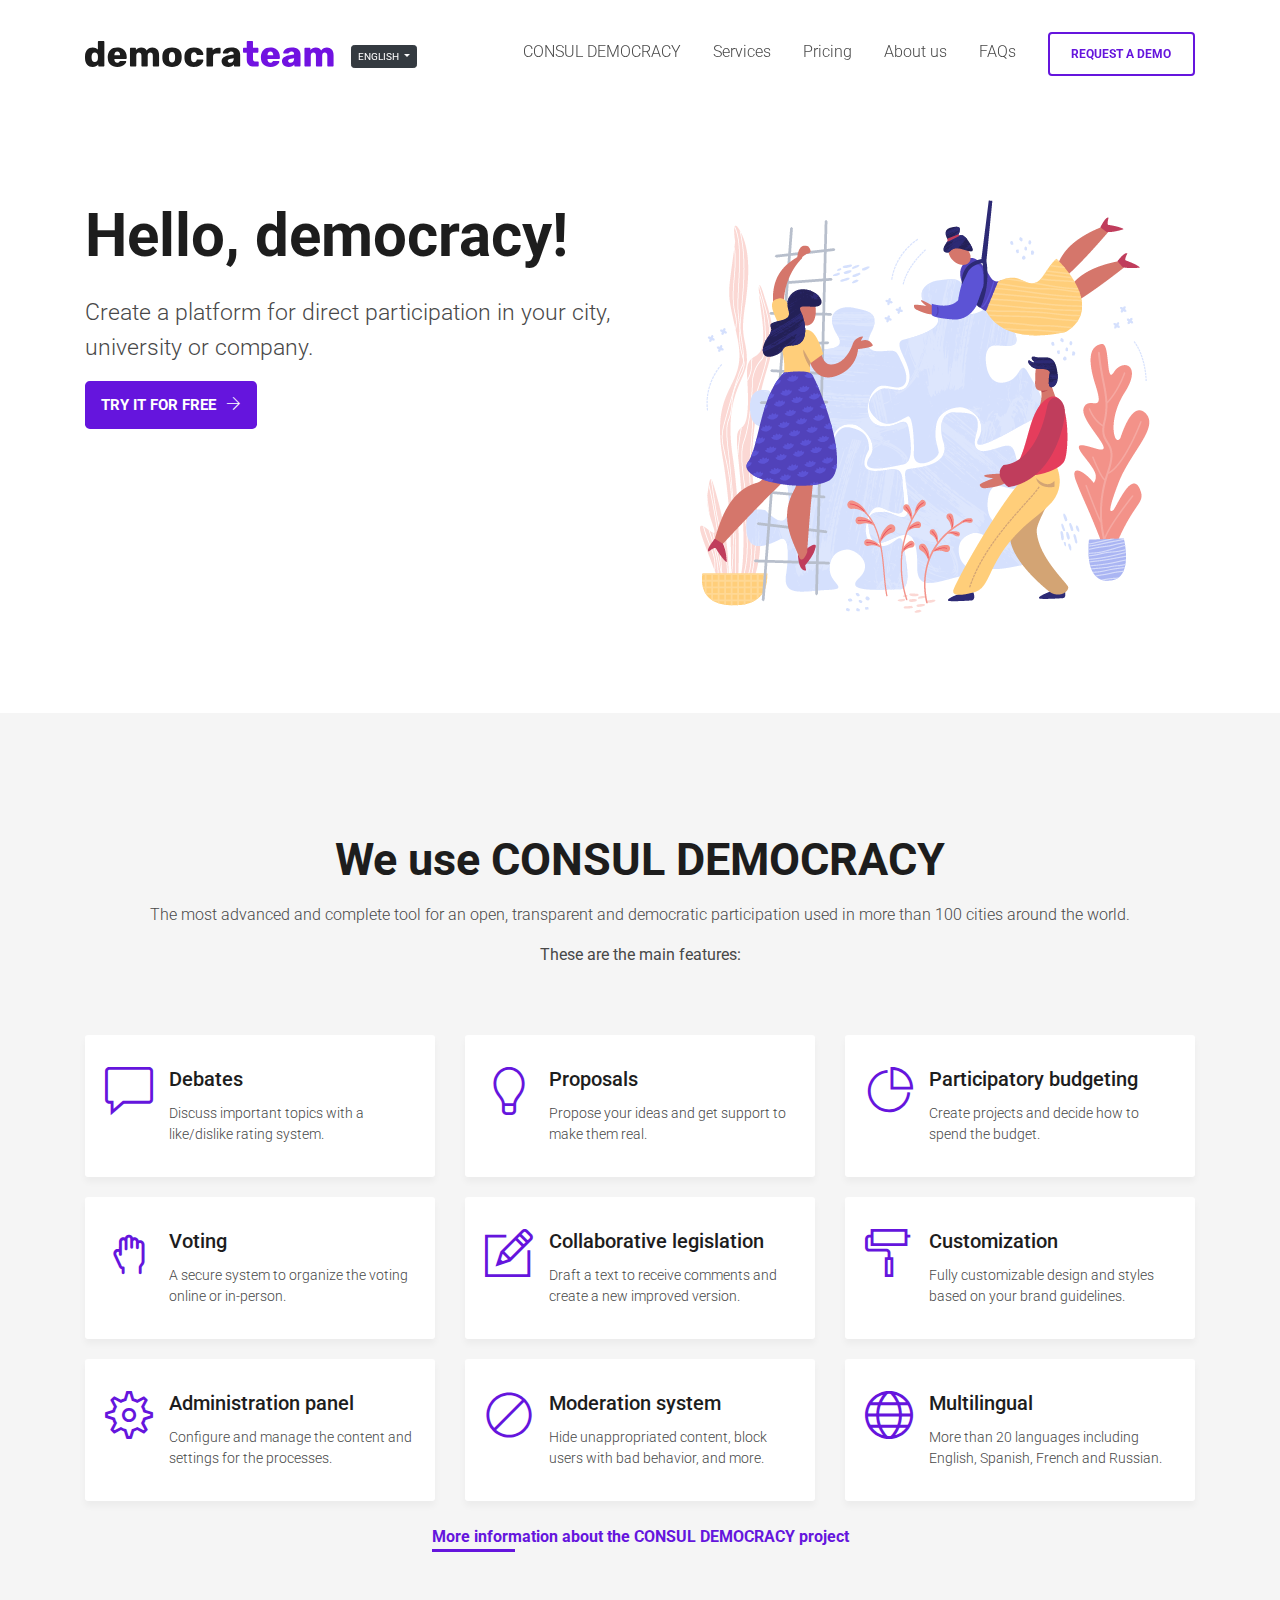
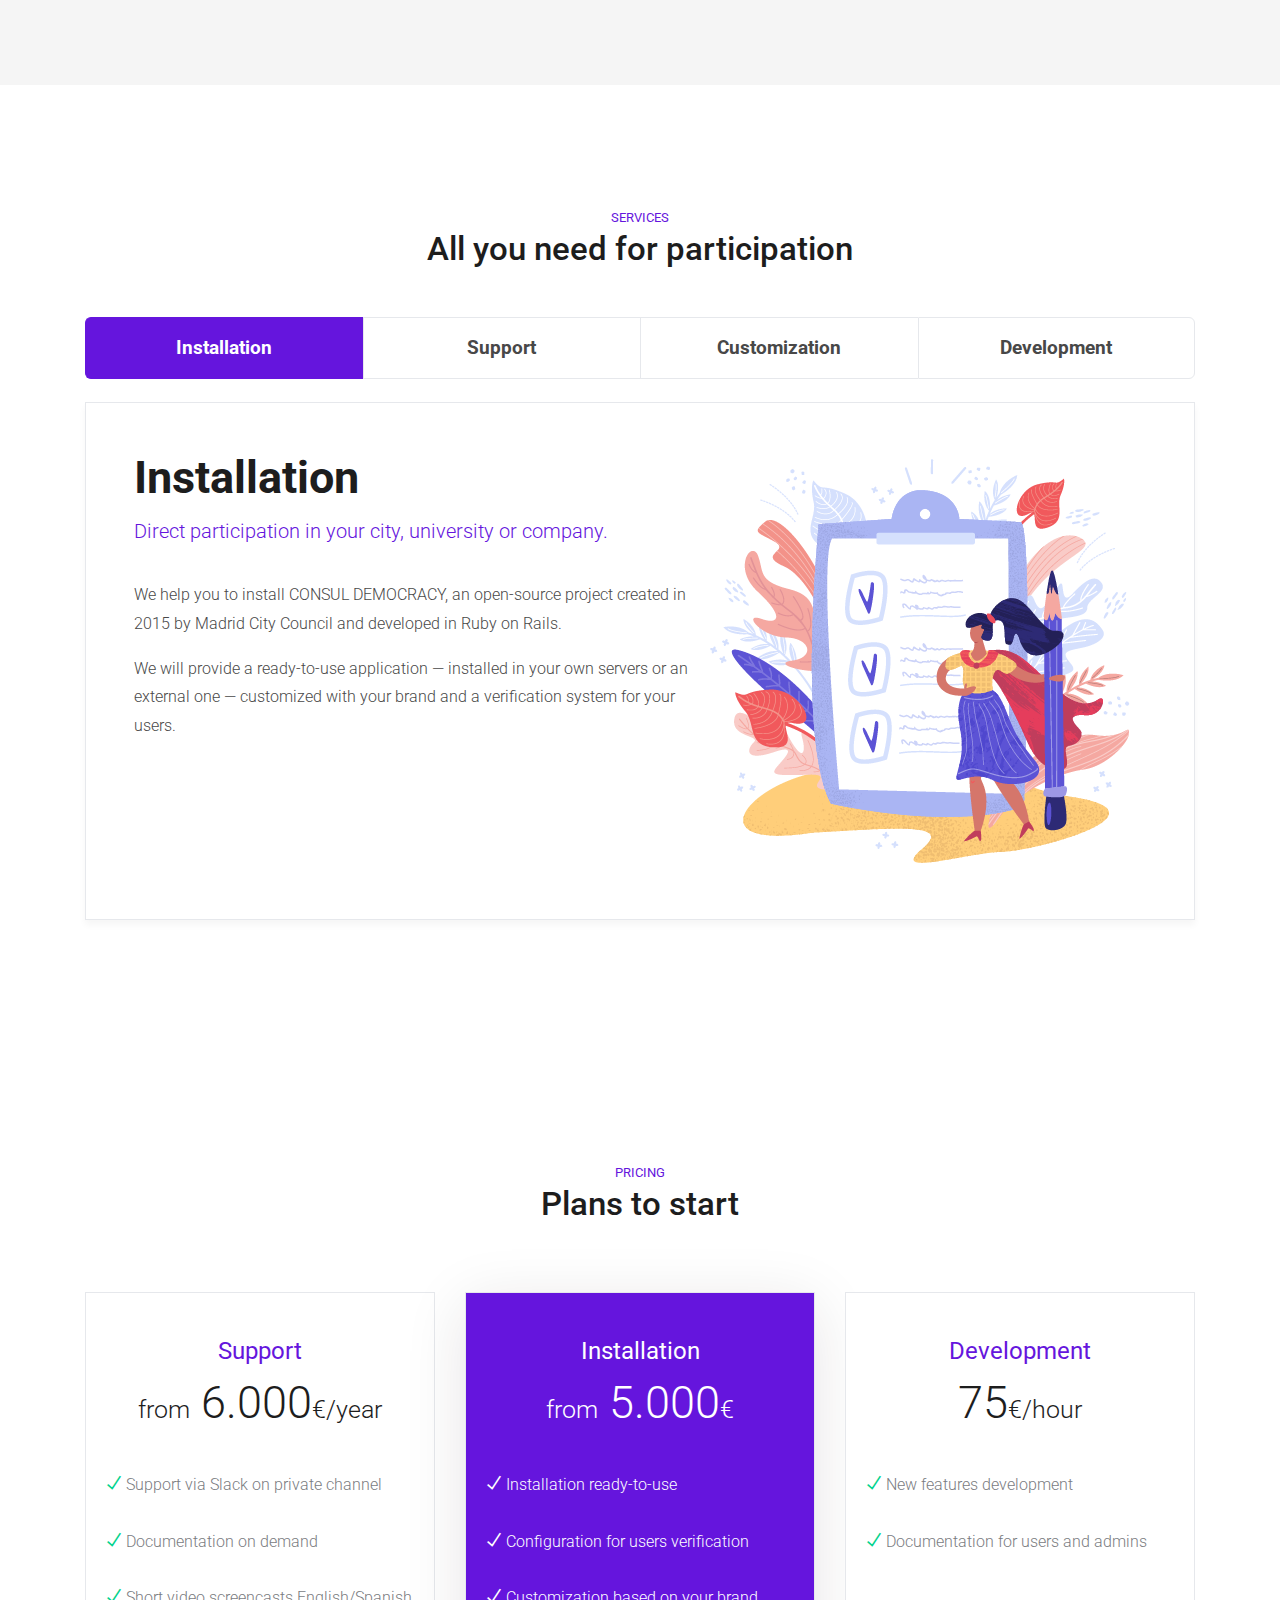
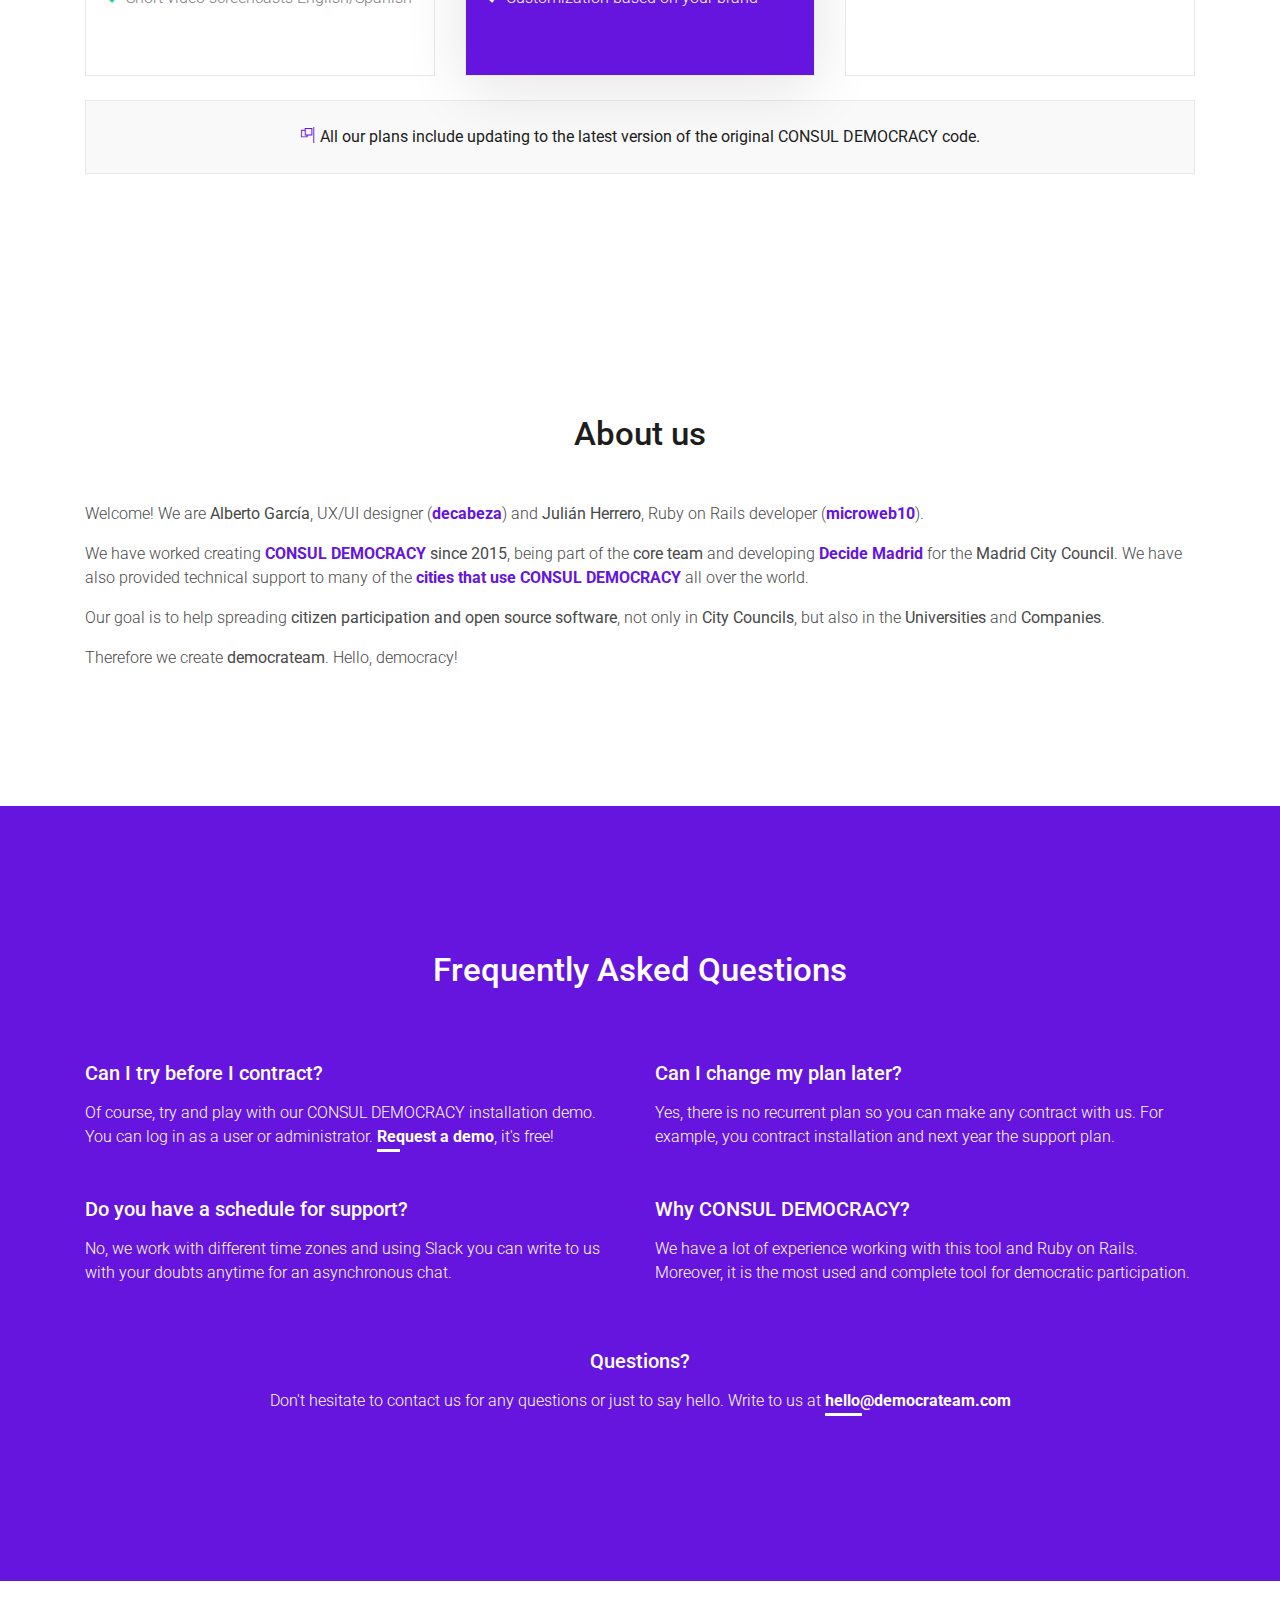
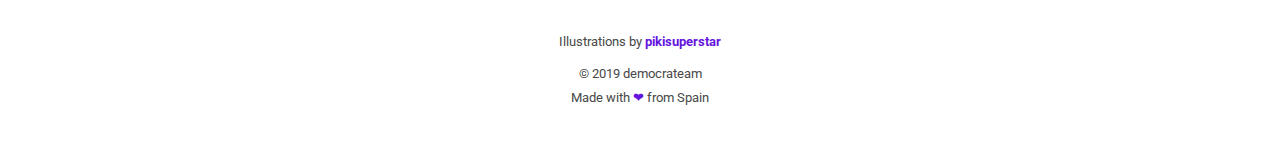
==== commit 0c44849b: "Update consul name and installation price" ====
--- a/index.html
+++ b/index.html
@@ -5,7 +5,7 @@
   <meta charset="utf-8">
   <meta name="viewport"    content="width=device-width, initial-scale=1, shrink-to-fit=no">
   <meta name="description" content="democrateam - Create a platform for direct participation in your city, university or company">
-  <meta name="keywords"    content="democracy, platform, direct participation, city, organization, consul">
+  <meta name="keywords"    content="democracy, platform, direct participation, city, organization, consul democracy">
 
   <link rel="shortcut icon" href="favicon.ico" type="image/x-icon">
   <link rel="icon" href="favicon.ico" type="image/x-icon">
@@ -46,7 +46,7 @@
 
             <div class="collapse navbar-collapse" id="navbar">
               <ul class="navbar-nav ml-auto">
-                <li class="nav-item"><a class="nav-link" href="#consul">We use CONSUL</a></li>
+                <li class="nav-item"><a class="nav-link" href="#consul">CONSUL DEMOCRACY</a></li>
                 <li class="nav-item"><a class="nav-link" href="#services">Services</a></li>
                 <li class="nav-item"><a class="nav-link" href="#pricing">Pricing</a></li>
                 <li class="nav-item"><a class="nav-link" href="#about">About us</a></li>
@@ -78,7 +78,7 @@
   <div class="section light-bg" id="consul">
     <div class="container">
       <div class="section-title">
-        <h2>We use CONSUL</h2>
+        <h2>We use CONSUL DEMOCRACY</h2>
         <p>The most advanced and complete tool for an open, transparent and democratic participation used in more than 100 cities around the world.</p>
         <p><strong>These are the main features:</strong></p>
       </div>
@@ -217,7 +217,7 @@
         <div class="col-12 text-center margin-top">
           <p>
             <a href="https://consulproject.org" rel="no-follow" target="_blank" class="external">
-              More information about the CONSUL project
+              More information about the CONSUL DEMOCRACY project
             </a>
           </p>
         </div>
@@ -246,7 +246,7 @@
             <div class="mr-lg-3 text">
               <h2>Installation</h2>
               <p class="lead">Direct participation in your city, university or company.</p>
-              <p>We help you to install CONSUL, an open-source project created in 2015 by Madrid City Council and developed in Ruby on Rails.</p>
+              <p>We help you to install CONSUL DEMOCRACY, an open-source project created in 2015 by Madrid City Council and developed in Ruby on Rails.</p>
               <p>We will provide a ready-to-use application &mdash; installed in your own servers or an external one &mdash; customized with your brand and a verification system for your users.</p>
             </div>
             <img src="images/services_installation.png" alt="" class="img-fluid align-self-start mr-lg-3 mb-3 mb-lg-0">
@@ -270,7 +270,7 @@
             <div class="mr-lg-3 text">
               <h2>Customization</h2>
               <p class="lead">Your brand, your style.</p>
-              <p>CONSUL is fully customizable, that means you can choose your image logo, the main colors, the font typeface and the images based on your brand guidelines.</p>
+              <p>CONSUL DEMOCRACY is fully customizable, that means you can choose your image logo, the main colors, the font typeface and the images based on your brand guidelines.</p>
               <p>Change the navigation menu link, including new section, custom texts, and add as many pages you need.</p>
             </div>
             <img src="images/services_customization.png" alt="" class="img-fluid align-self-start mr-lg-3 mb-3 mb-lg-0">
@@ -316,7 +316,7 @@
         <div class="card pricing popular">
           <div class="card-head">
             <span class="pricing-title">Installation</span>
-            <span class="price"><sub>from</sub> 10.000<sub>€</sub></span>
+            <span class="price"><sub>from</sub> 5.000<sub>€</sub></span>
           </div>
 
           <ul class="list-group list-group-flush">
@@ -340,7 +340,7 @@
       </div>
 
       <div class="pricing-notes text-center">
-        <span class="ti-flag-alt-2"></span> All our plans include updating to the latest version of the original CONSUL code.
+        <span class="ti-flag-alt-2"></span> All our plans include updating to the latest version of the original CONSUL DEMOCRACY code.
       </div>
     </div>
   </div>
@@ -353,7 +353,7 @@
 
       <p>Welcome! We are <strong>Alberto García</strong>, UX/UI designer (<a href="https://github.com/decabeza" target="_blank">decabeza</a>) and <strong>Julián Herrero</strong>, Ruby on Rails developer (<a href="https://github.com/microweb10" target="_blank">microweb10</a>).</p>
 
-      <p>We have worked creating <a href="https://github.com/consul/consul/" target="_blank">CONSUL</a> <strong>since 2015</strong>, being part of the <strong>core team</strong> and developing <a href="https://decide.madrid.es/" target="_blank">Decide Madrid</a> for the <strong>Madrid City Council</strong>. We have also provided technical support to many of the <a href="http://consulproject.org/" target="_blank">cities that use CONSUL</a> all over the world.</p>
+      <p>We have worked creating <a href="https://github.com/consul/consul/" target="_blank">CONSUL DEMOCRACY</a> <strong>since 2015</strong>, being part of the <strong>core team</strong> and developing <a href="https://decide.madrid.es/" target="_blank">Decide Madrid</a> for the <strong>Madrid City Council</strong>. We have also provided technical support to many of the <a href="http://consulproject.org/" target="_blank">cities that use CONSUL DEMOCRACY</a> all over the world.</p>
 
       <p>Our goal is to help spreading <strong>citizen participation and open source software</strong>, not only in <strong>City Councils</strong>, but also in the <strong>Universities</strong> and <strong>Companies</strong>.</p>
 
@@ -371,7 +371,7 @@
       <div class="row pt-4">
         <div class="col-md-6">
           <h4 class="mb-3">Can I try before I contract?</h4>
-          <p class="light-font mb-5">Of course, try and play with our CONSUL installation demo. You can log in as a user or administrator. <a class="faq" href="https://mailchi.mp/edfaed9d16fc/request-a-demo">Request a demo</a>, it's free!</p>
+          <p class="light-font mb-5">Of course, try and play with our CONSUL DEMOCRACY installation demo. You can log in as a user or administrator. <a class="faq" href="https://mailchi.mp/edfaed9d16fc/request-a-demo">Request a demo</a>, it's free!</p>
 
           <h4 class="mb-3">Do you have a schedule for support?</h4>
           <p class="light-font mb-5">No, we work with different time zones and using Slack you can write to us with your doubts anytime for an asynchronous chat.</p>
@@ -380,7 +380,7 @@
           <h4 class="mb-3">Can I change my plan later?</h4>
           <p class="light-font mb-5">Yes, there is no recurrent plan so you can make any contract with us. For example, you contract installation and next year the support plan.</p>
 
-          <h4 class="mb-3">Why CONSUL?</h4>
+          <h4 class="mb-3">Why CONSUL DEMOCRACY?</h4>
           <p class="light-font mb-5">We have a lot of experience working with this tool and Ruby on Rails. Moreover, it is the most used and complete tool for democratic participation.</p>
         </div>
 
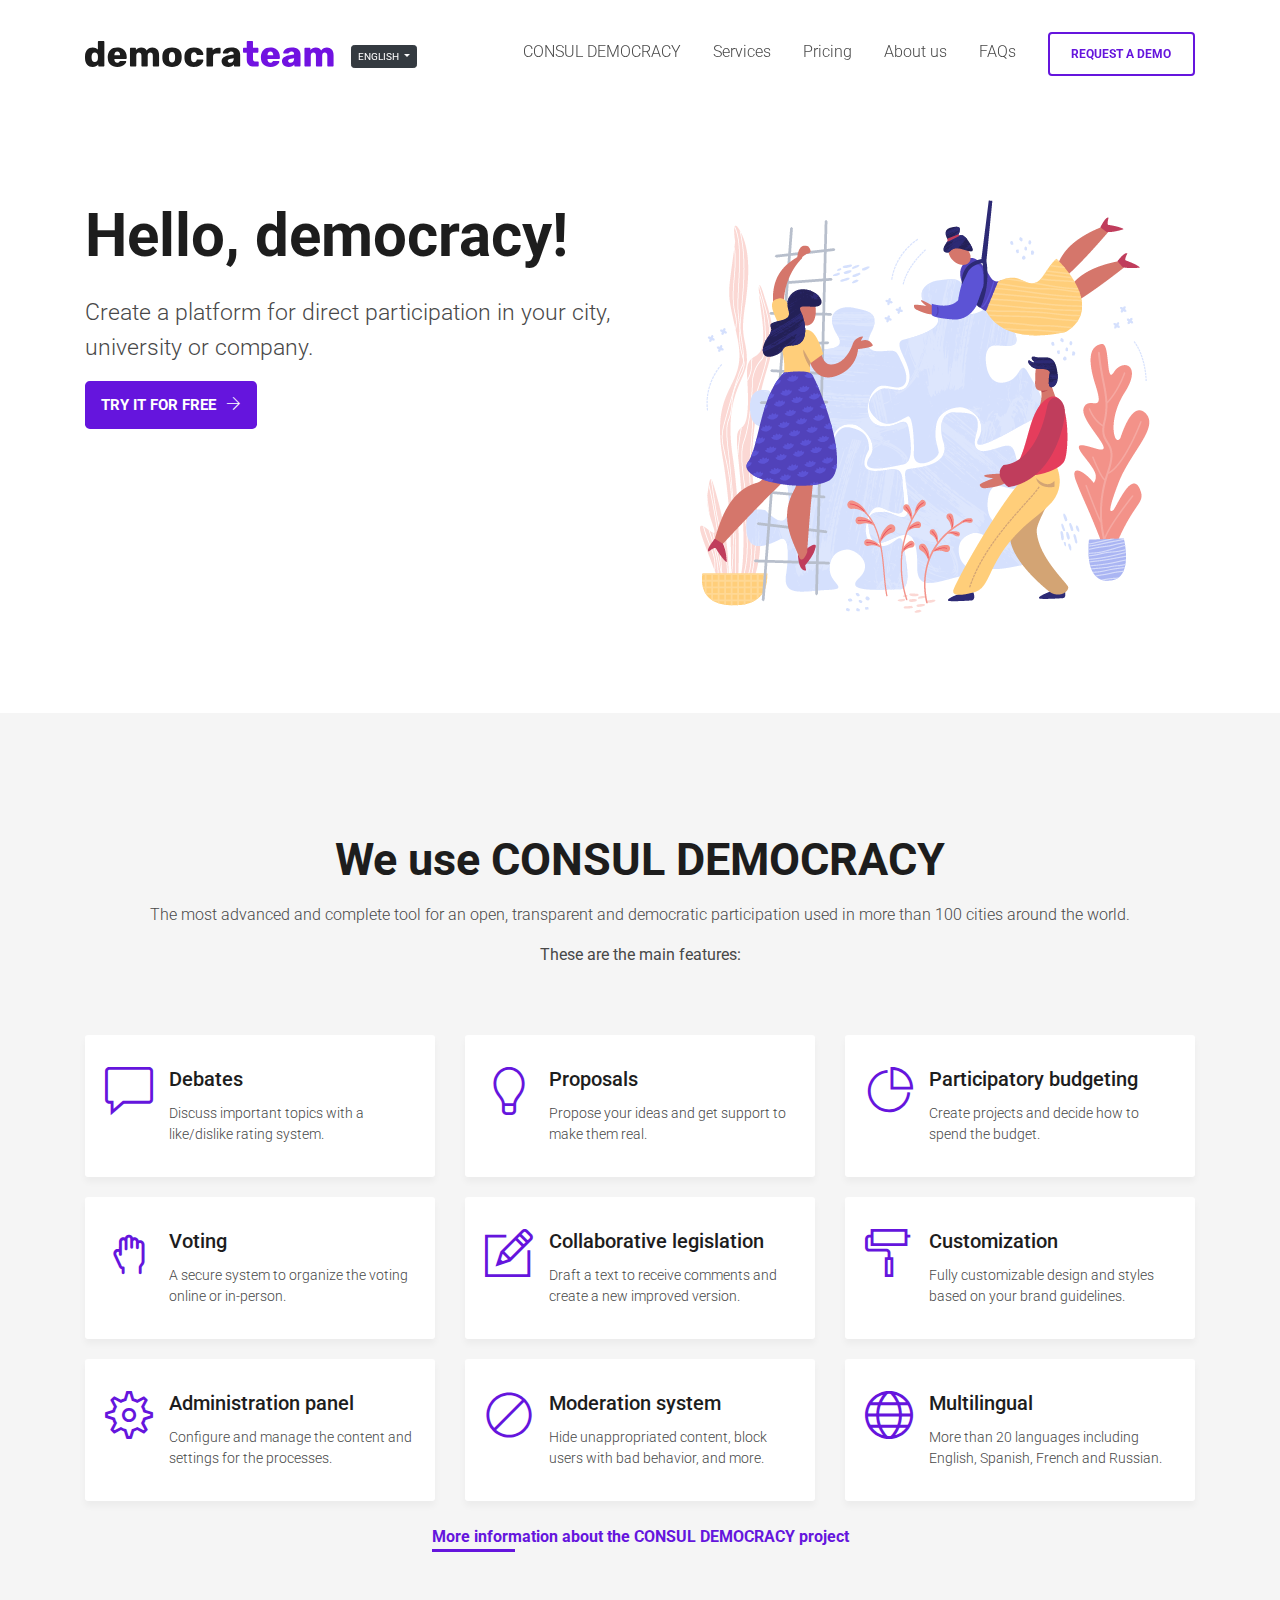
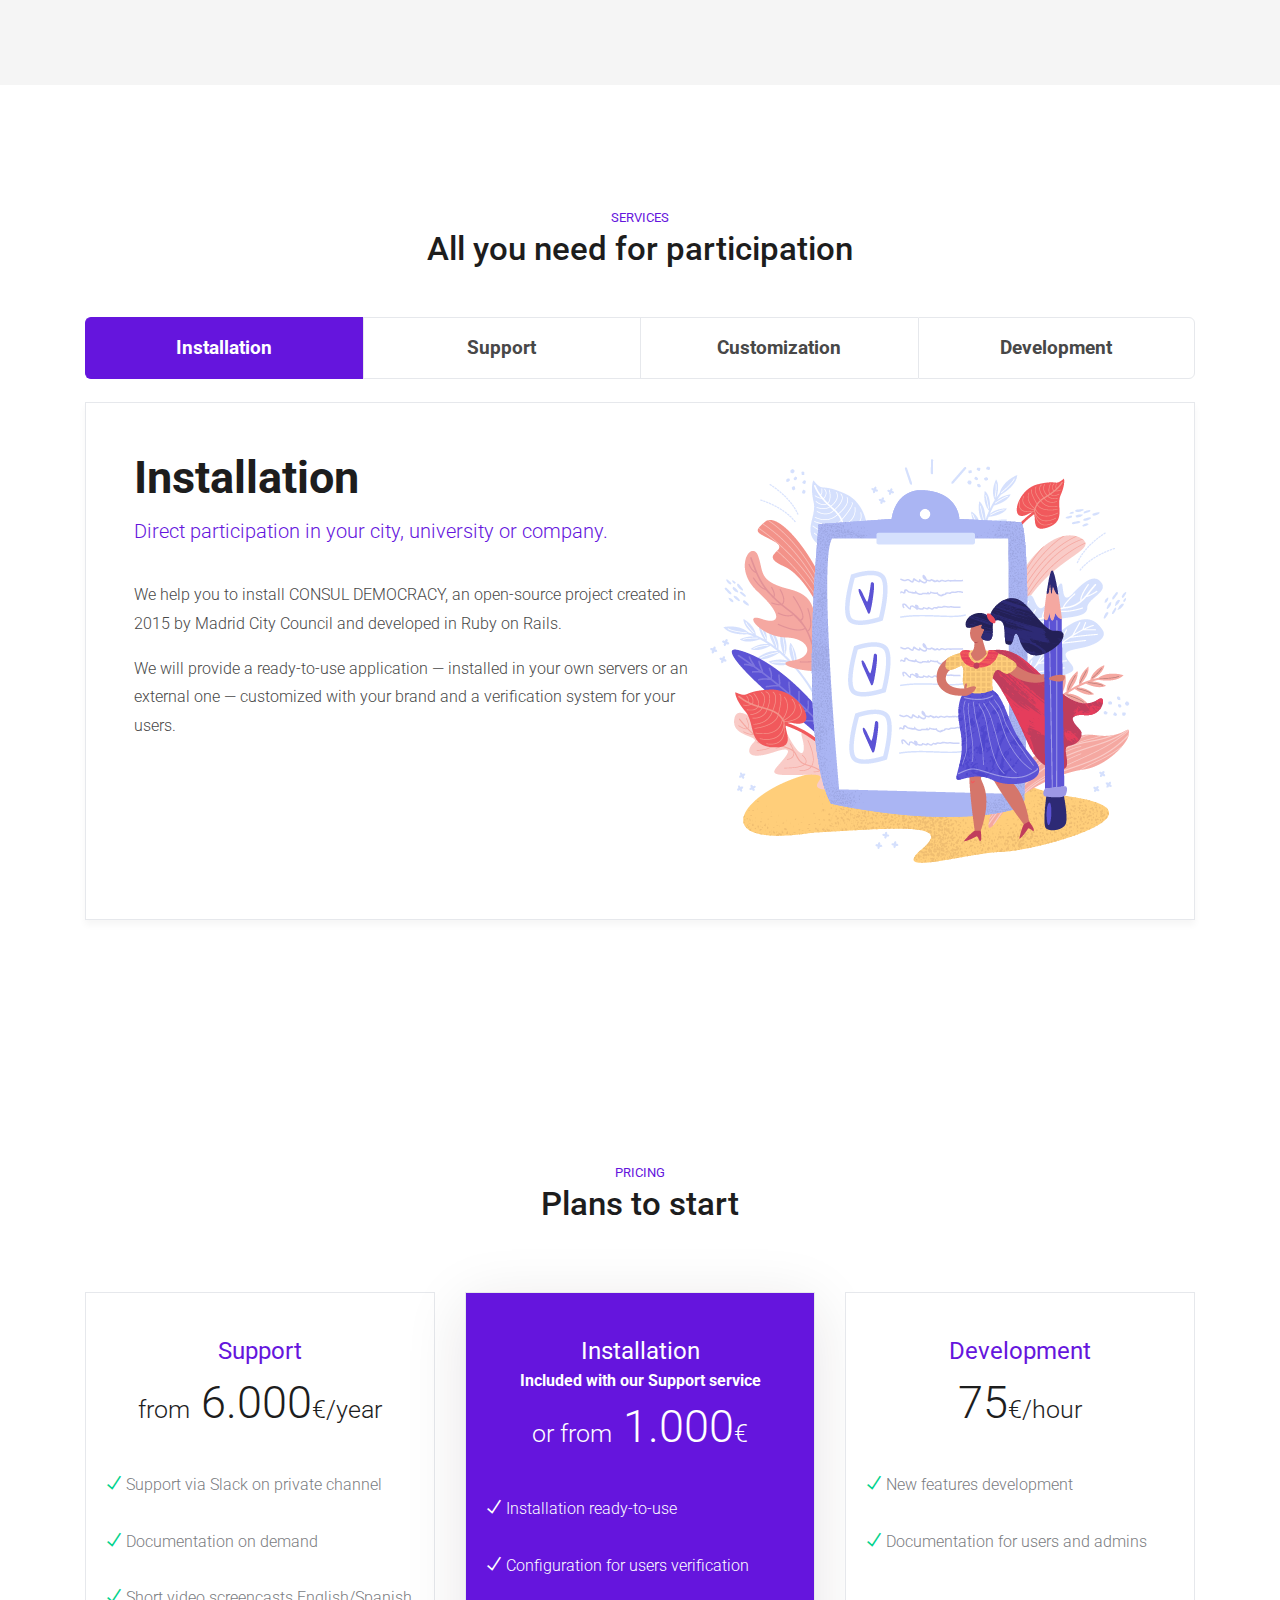
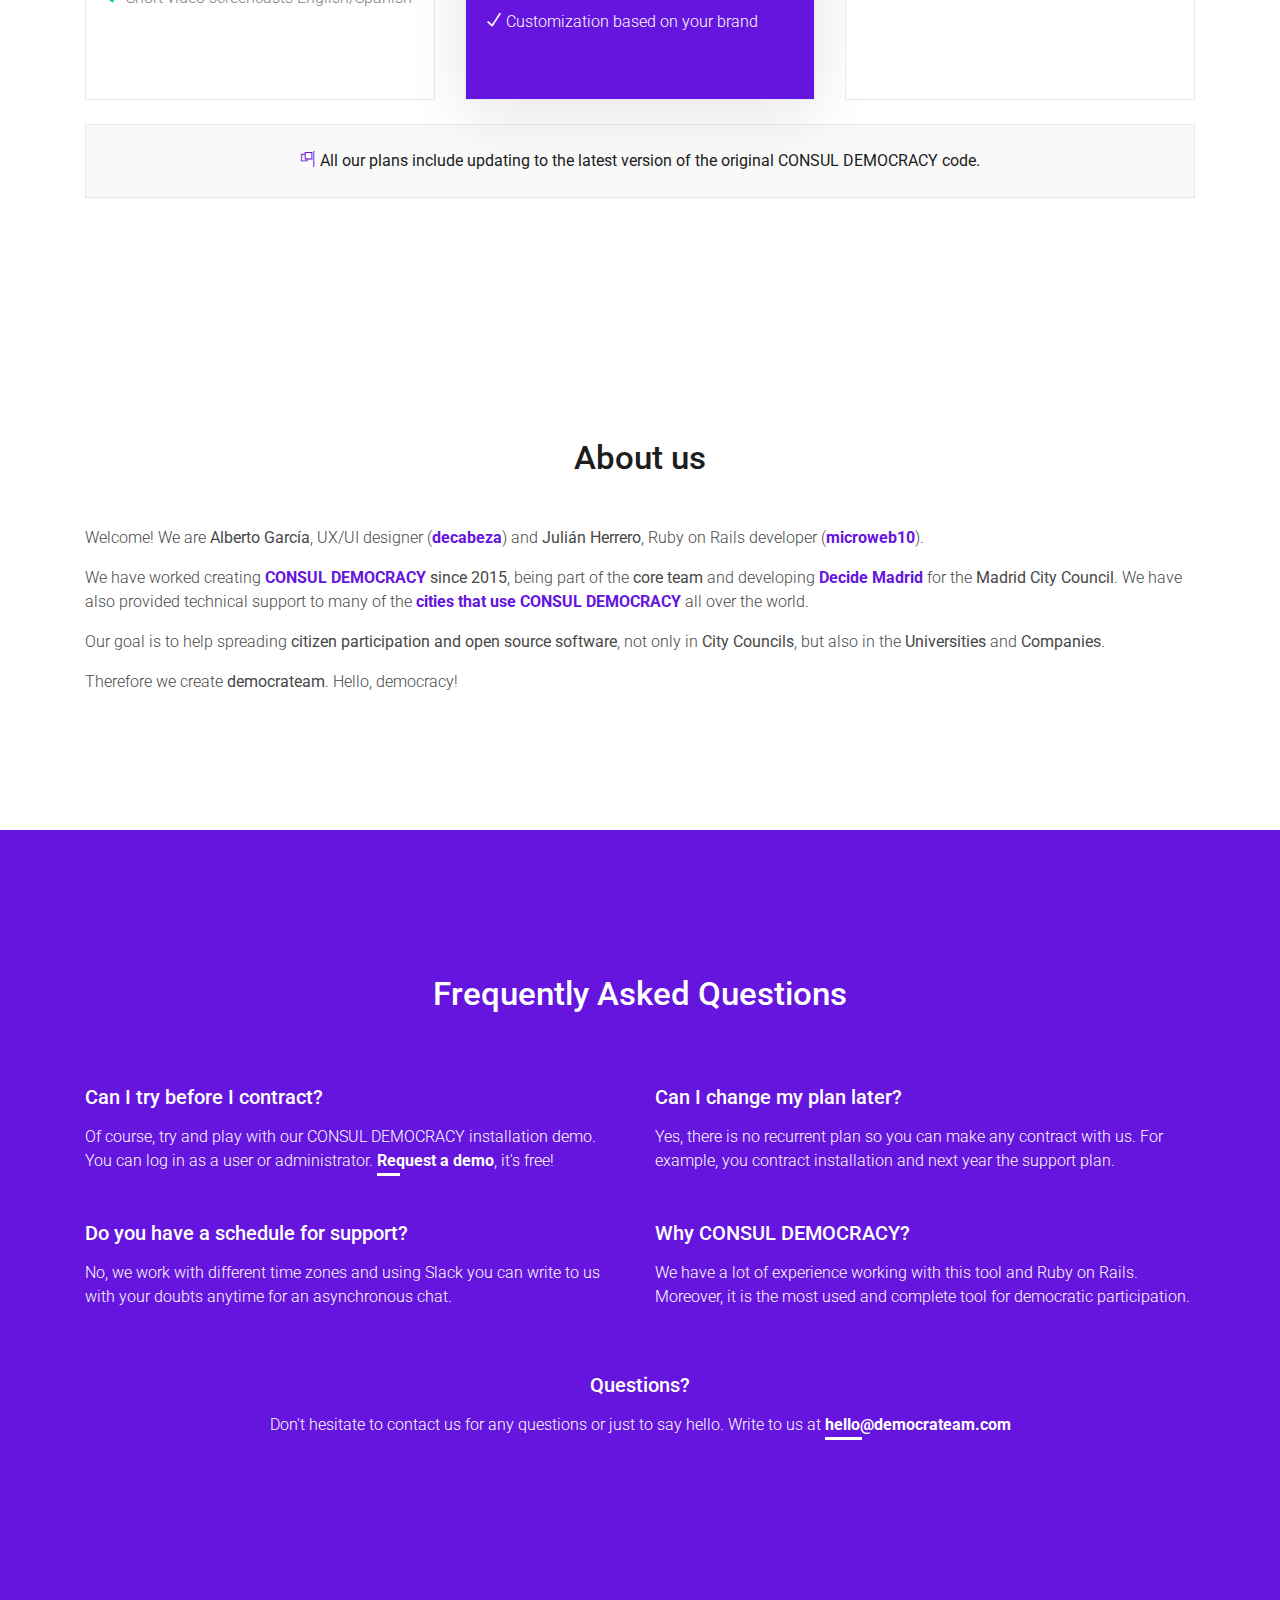
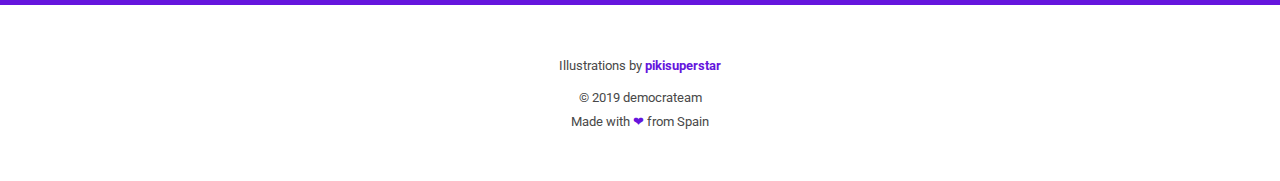
==== commit 16762162: "Update installation price" ====
--- a/index.html
+++ b/index.html
@@ -316,7 +316,8 @@
         <div class="card pricing popular">
           <div class="card-head">
             <span class="pricing-title">Installation</span>
-            <span class="price"><sub>from</sub> 5.000<sub>€</sub></span>
+            <br><strong>Included with our Support service</strong>
+            <span class="price"><sub>or from</sub> 1.000<sub>€</sub></span>
           </div>
 
           <ul class="list-group list-group-flush">
